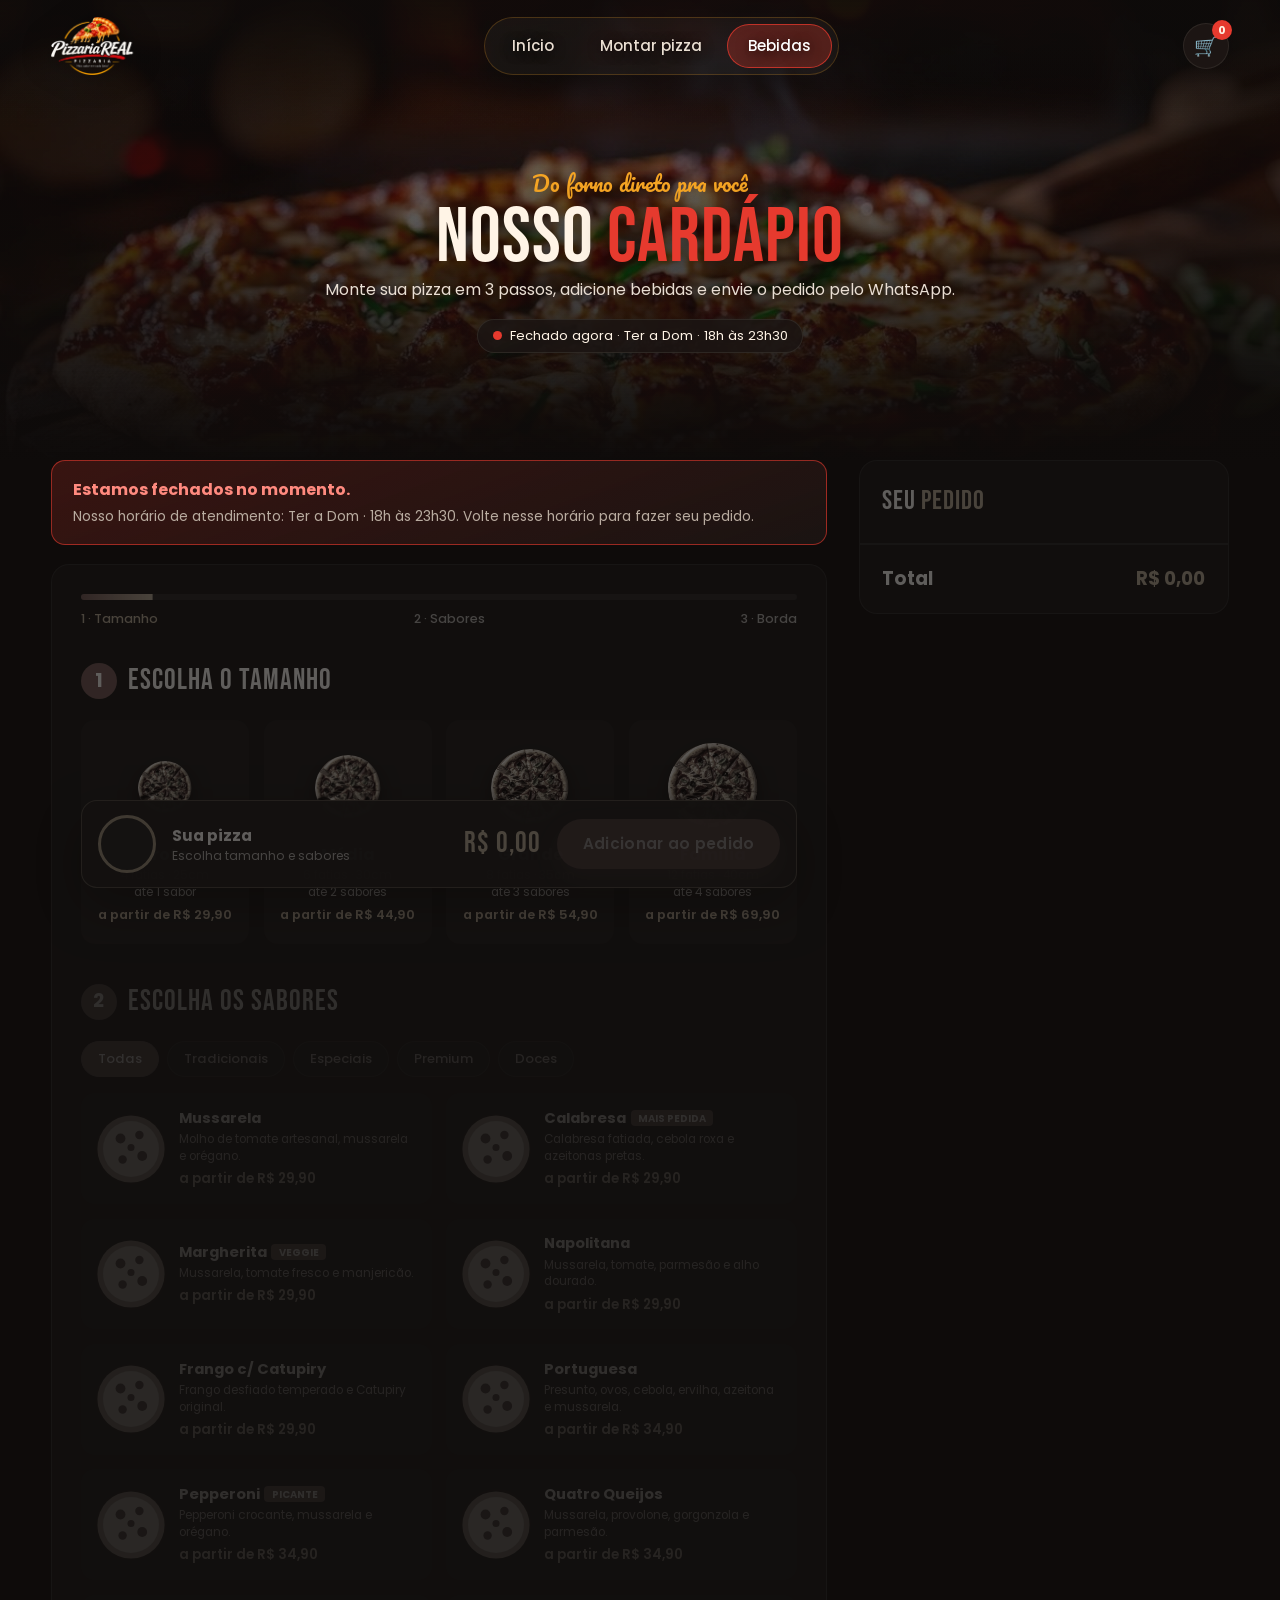
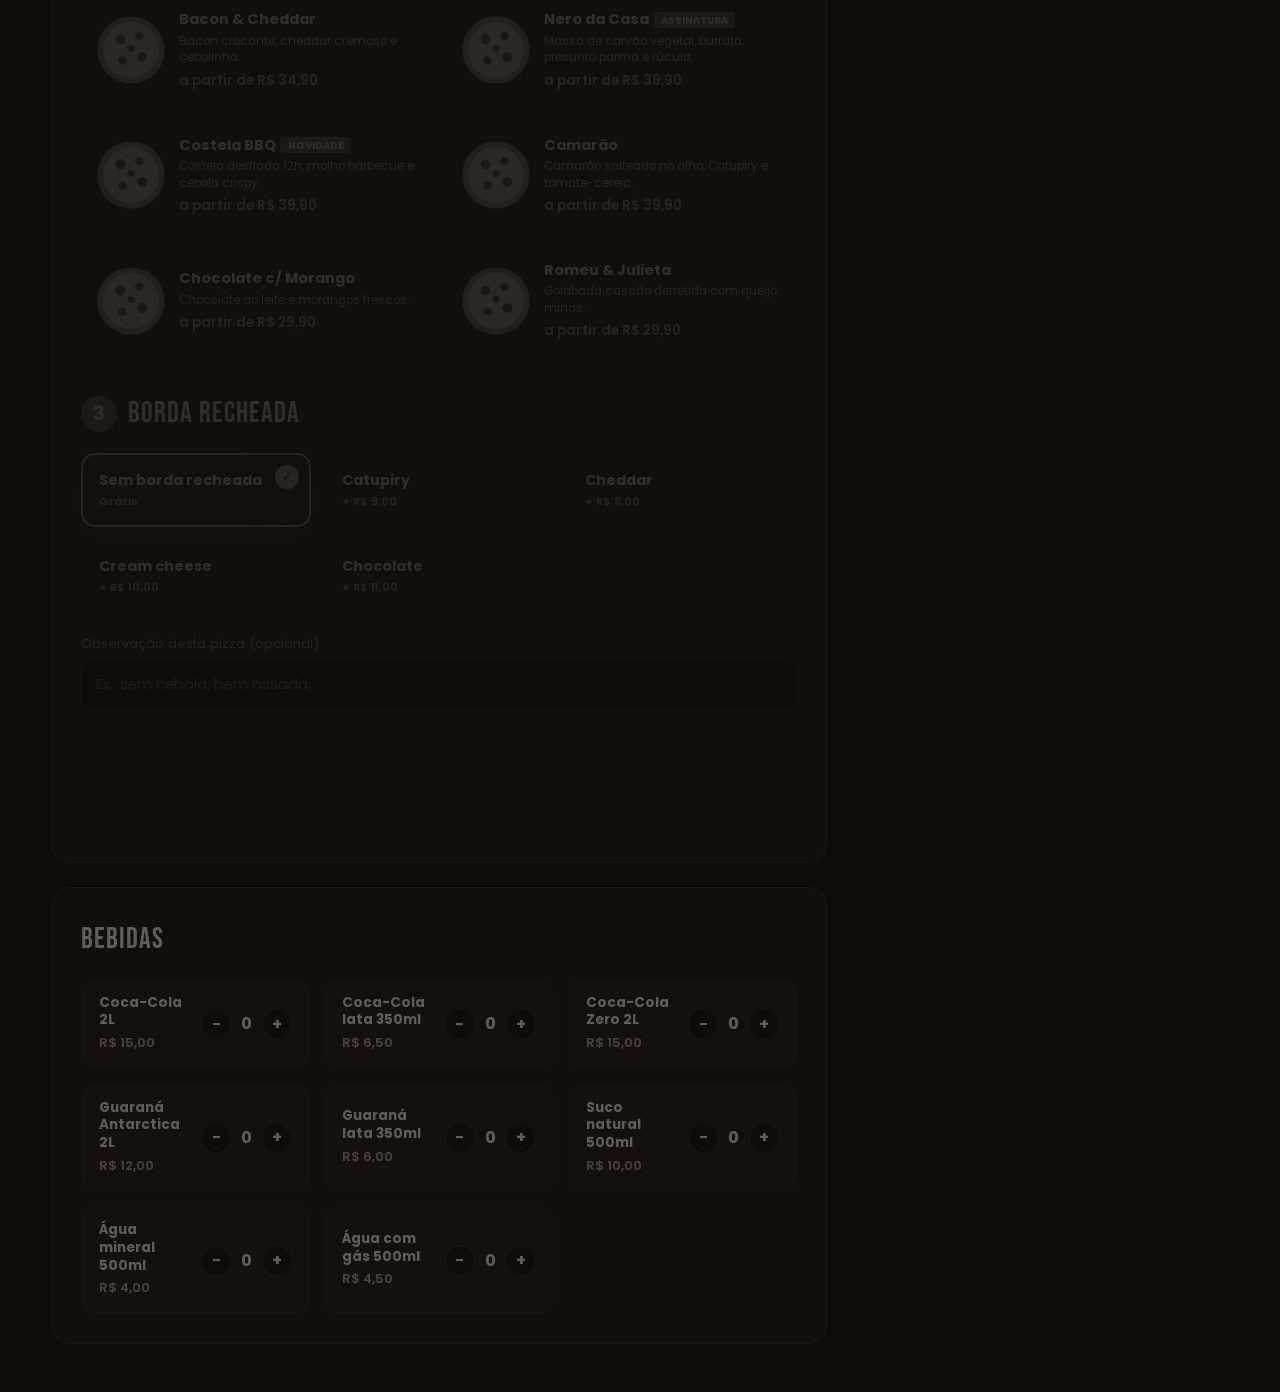
==== cardapio.html @ 156920bd "Add files via upload" ====
<!DOCTYPE html>
<html lang="pt-BR">
<head>
  <meta charset="UTF-8">
  <meta name="viewport" content="width=device-width, initial-scale=1.0">
  <title>Cardápio · Pizzaria Real</title>
  <meta name="description" content="Monte sua pizza: escolha tamanho, sabores, borda e bebida. Envie o pedido direto pelo WhatsApp.">
  <link rel="preconnect" href="https://fonts.googleapis.com">
  <link rel="preconnect" href="https://fonts.gstatic.com" crossorigin>
  <link href="https://fonts.googleapis.com/css2?family=Bebas+Neue&family=Pacifico&family=Poppins:wght@300;400;500;600;700&display=swap" rel="stylesheet">
  <link rel="stylesheet" href="css/style.css">
  <link rel="stylesheet" href="css/cardapio.css">
</head>
<body>

  <header class="header" id="header">
    <div class="container">
      <a href="index.html" class="logo">
        <img src="img/logo.png" alt="Pizzaria Real" class="logo-img" width="720" height="474">
      </a>
      <nav class="nav" id="nav">
        <a href="index.html">Início</a>
        <a href="#montar" class="active">Montar pizza</a>
        <a href="#bebidas">Bebidas</a>
      </nav>
      <div class="header-actions">
        <button class="cart-btn" id="cartOpen" aria-label="Abrir carrinho">
          🛒 <span class="cart-count" id="cartCount">0</span>
        </button>
        <button class="menu-toggle" id="menuToggle" aria-label="Abrir menu">☰</button>
      </div>
    </div>
  </header>

  <section class="menu-hero">
    <div class="container">
      <p class="script">Do forno direto pra você</p>
      <h1>NOSSO <span class="hl-red">CARDÁPIO</span></h1>
      <p class="muted">Monte sua pizza em 3 passos, adicione bebidas e envie o pedido pelo WhatsApp.</p>
      <div class="hours" id="statusLoja"></div>
    </div>
  </section>

  <main class="container menu-layout">
    <div class="menu-main">
      <div class="aviso-fechado" id="avisoFechado" role="status" hidden>
        <strong>Estamos fechados no momento.</strong>
        <span>Nosso horário de atendimento: <span class="js-horario"></span>. Volte nesse horário para fazer seu pedido.</span>
      </div>

      <!-- MONTADOR DE PIZZA -->
      <section class="builder" id="montar">
        <div class="steps-bar">
          <div class="progress"><span id="progressFill"></span></div>
          <div class="steps-labels">
            <span class="step-dot active" data-step="1">1 · Tamanho</span>
            <span class="step-dot" data-step="2">2 · Sabores</span>
            <span class="step-dot" data-step="3">3 · Borda</span>
          </div>
        </div>

        <!-- Passo 1 -->
        <div class="step" id="step1">
          <h2 class="step-title"><span>1</span> Escolha o tamanho</h2>
          <div class="sizes" id="sizes"></div>
        </div>

        <!-- Passo 2 -->
        <div class="step" id="step2">
          <h2 class="step-title"><span>2</span> Escolha os sabores <small id="flavorHint"></small></h2>
          <div class="tabs" id="tabs">
            <button class="tab active" data-cat="todas">Todas</button>
            <button class="tab" data-cat="tradicional" id="tradicional">Tradicionais</button>
            <button class="tab" data-cat="especial" id="especial">Especiais</button>
            <button class="tab" data-cat="premium" id="premium">Premium</button>
            <button class="tab" data-cat="doce" id="doce">Doces</button>
          </div>
          <div class="flavors" id="flavors"></div>
        </div>

        <!-- Passo 3 -->
        <div class="step" id="step3">
          <h2 class="step-title" id="bordas"><span>3</span> Borda recheada</h2>
          <div class="borders" id="borders"></div>
          <label class="obs-label" for="pizzaObs">Observação desta pizza (opcional)</label>
          <input class="input" id="pizzaObs" maxlength="120" placeholder="Ex.: sem cebola, bem assada...">
        </div>

        <!-- Resumo da pizza em montagem -->
        <div class="pizza-preview" id="pizzaPreview">
          <div class="mini-pizza" id="miniPizza"></div>
          <div class="pp-info">
            <strong id="ppTitle">Sua pizza</strong>
            <small id="ppDesc">Escolha tamanho e sabores</small>
          </div>
          <div class="pp-price" id="ppPrice">R$ 0,00</div>
          <button class="btn btn-red shine" id="addPizza" disabled>Adicionar ao pedido</button>
        </div>
      </section>

      <!-- BEBIDAS -->
      <section class="drinks-section" id="bebidas">
        <h2 class="step-title">Bebidas</h2>
        <div class="drinks" id="drinks"></div>
      </section>
    </div>

    <!-- CARRINHO -->
    <aside class="cart" id="cart" aria-label="Seu pedido">
      <div class="cart-head">
        <h3>SEU <span class="hl">PEDIDO</span></h3>
        <button class="cart-close" id="cartClose" aria-label="Fechar carrinho">✕</button>
      </div>
      <div class="cart-items" id="cartItems"></div>
      <div class="cart-foot">
        <div class="row"><span>Subtotal</span><span id="subtotal">R$ 0,00</span></div>
        <div class="row"><span>Taxa de entrega</span><span id="taxa">R$ 0,00</span></div>
        <div class="row total"><span>Total</span><span id="total">R$ 0,00</span></div>
        <button class="btn btn-gold btn-block shine" id="goCheckout" disabled>Finalizar pedido →</button>
        <button class="clear-cart" id="clearCart">Limpar carrinho</button>
      </div>
    </aside>
  </main>

  <!-- Barra fixa mobile -->
  <div class="mobile-bar" id="mobileBar">
    <div><small><span id="mbCount">0</span> itens</small><strong id="mbTotal">R$ 0,00</strong></div>
    <button class="btn btn-gold btn-sm" id="mbOpen">Ver pedido</button>
  </div>
  <div class="backdrop" id="backdrop"></div>

  <!-- CHECKOUT -->
  <div class="modal" id="checkout" role="dialog" aria-modal="true" aria-labelledby="ckTitle">
    <div class="modal-box">
      <button class="modal-close" id="ckClose" aria-label="Fechar">✕</button>
      <h2 id="ckTitle">FINALIZAR <span class="hl">PEDIDO</span></h2>

      <form id="ckForm" novalidate>
        <fieldset>
          <legend>Seus dados</legend>
          <div class="grid-2">
            <div class="field"><label for="nome">Nome *</label><input class="input" id="nome" name="nome" required autocomplete="name"></div>
            <div class="field"><label for="tel">Telefone / WhatsApp *</label><input class="input" id="tel" name="tel" required inputmode="tel" placeholder="(11) 99999-9999" autocomplete="tel"></div>
          </div>
        </fieldset>

        <fieldset>
          <legend>Entrega ou retirada</legend>
          <div class="seg" id="tipoEntrega">
            <label><input type="radio" name="tipo" value="entrega" checked><span>Entrega</span></label>
            <label><input type="radio" name="tipo" value="retirada"><span>Retirar no balcão</span></label>
          </div>

          <div id="enderecoBox">
            <div class="grid-3">
              <div class="field"><label for="cep">CEP</label><input class="input" id="cep" name="cep" inputmode="numeric" placeholder="00000-000" maxlength="9"><small class="hint" id="cepHint"></small></div>
              <div class="field span-2"><label for="rua">Rua *</label><input class="input" id="rua" name="rua" required autocomplete="address-line1"></div>
            </div>
            <div class="grid-3">
              <div class="field"><label for="numero">Número *</label><input class="input" id="numero" name="numero" required></div>
              <div class="field span-2"><label for="bairro">Bairro *</label><input class="input" id="bairro" name="bairro" required></div>
            </div>
            <div class="grid-2">
              <div class="field"><label for="comp">Complemento</label><input class="input" id="comp" name="comp" placeholder="Apto, bloco..."></div>
              <div class="field"><label for="ref">Ponto de referência</label><input class="input" id="ref" name="ref"></div>
            </div>
          </div>
        </fieldset>

        <fieldset>
          <legend>Forma de pagamento</legend>
          <div class="pay-options">
            <label><input type="radio" name="pagamento" value="Pix" checked><span>Pix</span></label>
            <label><input type="radio" name="pagamento" value="Cartão de crédito"><span>Crédito</span></label>
            <label><input type="radio" name="pagamento" value="Cartão de débito"><span>Débito</span></label>
            <label><input type="radio" name="pagamento" value="Dinheiro"><span>Dinheiro</span></label>
          </div>
          <div class="field" id="trocoBox" hidden>
            <label for="troco">Troco para quanto?</label>
            <input class="input" id="troco" name="troco" inputmode="decimal" placeholder="Ex.: 100 (deixe vazio se não precisar)">
          </div>
          <p class="hint" id="pixInfo"></p>
          <p class="hint" id="cartaoInfo" hidden>A maquininha vai até você na entrega.</p>
        </fieldset>

        <fieldset>
          <legend>Observações</legend>
          <textarea class="input" id="obs" name="obs" rows="2" maxlength="300" placeholder="Algo mais que devemos saber?"></textarea>
        </fieldset>

        <div class="ck-summary" id="ckSummary"></div>

        <button type="submit" class="btn btn-wa btn-block shine">
          <svg viewBox="0 0 24 24" width="20" height="20" fill="currentColor"><path d="M17.5 14.4c-.3-.1-1.7-.8-2-.9-.3-.1-.5-.1-.7.1-.2.3-.8.9-.9 1.1-.2.2-.3.2-.6.1-.3-.1-1.2-.5-2.3-1.4-.9-.8-1.4-1.7-1.6-2-.2-.3 0-.5.1-.6l.4-.5c.1-.2.2-.3.3-.5.1-.2 0-.4 0-.5l-.9-2.2c-.2-.6-.5-.5-.7-.5h-.6c-.2 0-.5.1-.8.4-.3.3-1 1-1 2.5s1.1 2.9 1.2 3.1c.1.2 2.1 3.2 5.1 4.5.7.3 1.3.5 1.7.6.7.2 1.4.2 1.9.1.6-.1 1.7-.7 2-1.4.2-.7.2-1.2.2-1.4-.1-.1-.3-.2-.6-.3zM12 21.8c-1.8 0-3.5-.5-5-1.4l-.4-.2-3.7 1 1-3.6-.2-.4A9.8 9.8 0 1112 21.8zM12 0a12 12 0 00-10.3 18L0 24l6.2-1.6A12 12 0 1012 0z"/></svg>
          Enviar pedido pelo WhatsApp
        </button>
      </form>
    </div>
  </div>

  <div class="toast" id="toast"></div>

  <script src="js/dados.js"></script>
  <script src="js/main.js"></script>
  <script src="js/cardapio.js"></script>
</body>
</html>
---- css/style.css ----
/* =========================================================
   FORNO NERO PIZZARIA — Estilos base (compartilhado)
   Paleta: carvão + vermelho tomate + dourado + creme + manjericão
   ========================================================= */
:root {
  --bg: #0e0b0a;
  --bg-2: #161110;
  --card: #1c1513;
  --card-2: #241b18;
  --line: rgba(255, 244, 230, .08);
  --red: #e63a2e;
  --red-dark: #b8261c;
  --gold: #f5a524;
  --gold-dark: #d98a0b;
  --cream: #fff4e6;
  --muted: #b9aca0;
  --basil: #3fa34d;
  --radius: 18px;
  --shadow: 0 20px 50px rgba(0, 0, 0, .45);
  --font-title: "Bebas Neue", Impact, sans-serif;
  --font-body: "Poppins", system-ui, sans-serif;
  --font-script: "Pacifico", cursive;
}

* { margin: 0; padding: 0; box-sizing: border-box; }
html { scroll-behavior: smooth; scroll-padding-top: 92px; }
body {
  font-family: var(--font-body);
  background: var(--bg);
  color: var(--cream);
  line-height: 1.6;
  overflow-x: hidden;
}
img { max-width: 100%; display: block; }
a { color: inherit; text-decoration: none; }
button { font-family: inherit; cursor: pointer; border: 0; }
.container { width: min(1200px, 92%); margin-inline: auto; }
.hl { color: var(--gold); }
.hl-red { color: var(--red); }

/* ---------- Botões ---------- */
.btn {
  position: relative;
  display: inline-flex; align-items: center; gap: .55rem;
  padding: .85rem 1.6rem;
  border-radius: 999px;
  font-weight: 600; font-size: .95rem; letter-spacing: .3px;
  overflow: hidden;
  transition: transform .25s ease, box-shadow .25s ease, background .25s;
}
.btn:hover { transform: translateY(-3px); }
.btn-red { background: var(--red); color: #fff; box-shadow: 0 10px 25px rgba(230, 58, 46, .35); }
.btn-red:hover { background: var(--red-dark); box-shadow: 0 14px 30px rgba(230, 58, 46, .5); }
.btn-gold { background: var(--gold); color: #1a1008; box-shadow: 0 10px 25px rgba(245, 165, 36, .3); }
.btn-gold:hover { background: var(--gold-dark); }
.btn-ghost { border: 1.5px solid rgba(255, 244, 230, .35); color: var(--cream); background: transparent; }
.btn-ghost:hover { border-color: var(--gold); color: var(--gold); }
.btn-sm { padding: .55rem 1.1rem; font-size: .82rem; }
.btn-block { width: 100%; justify-content: center; }

/* Animação 10 — Brilho que atravessa (shine sweep) */
/* anima só transform (GPU), sem recalcular layout a cada quadro */
.shine::after {
  content: ""; position: absolute; top: 0; left: 0;
  width: 50%; height: 100%; pointer-events: none;
  background: linear-gradient(120deg, transparent, rgba(255, 255, 255, .45), transparent);
  transform: translateX(-150%) skewX(-20deg);
  animation: shine 4s ease-in-out infinite;
}
@keyframes shine { 0%, 70% { transform: translateX(-150%) skewX(-20deg); } 100% { transform: translateX(260%) skewX(-20deg); } }

/* Animação 25 — Onda no clique (ripple) */
.ripple-wave {
  position: absolute; border-radius: 50%;
  background: rgba(255, 255, 255, .45);
  transform: scale(0); pointer-events: none;
  animation: ripple .6s ease-out forwards;
}
@keyframes ripple { to { transform: scale(4); opacity: 0; } }

/* Transparente sobre a foto; ganha fundo escuro só depois de rolar a página */
.header {
  position: fixed; top: 0; left: 0; right: 0; z-index: 50;
  background: transparent;
  border-bottom: 1px solid transparent;
  transition: background .3s, border-color .3s;
}
.header.scrolled { background: rgba(14, 11, 10, .96); border-bottom-color: rgba(245, 165, 36, .2); }
.logo, .nav a, .header-actions .btn { text-shadow: 0 2px 12px rgba(0, 0, 0, .65); }
.header-actions .btn { text-shadow: none; }
/* quando o menu do celular está aberto, a barra também fica escura */
.header:has(.nav.open) { background: rgba(14, 11, 10, .96); }
/* Barra do topo no padrão aldemgestao: 92px, logo | menu | ação */
.header .container { display: flex; align-items: center; justify-content: space-between; height: 92px; padding: 0; gap: 32px; }
.logo { display: flex; align-items: center; gap: .6rem; transition: transform .2s, filter .2s; }
.logo:hover, .logo:focus-visible { transform: translateY(-1px); filter: drop-shadow(0 0 10px rgba(245, 165, 36, .55)); }
.logo-img { height: 58px; width: auto; display: block; filter: drop-shadow(0 4px 14px rgba(0, 0, 0, .55)); }
.footer .logo-img { height: 90px; }
@media (max-width: 900px) { .logo-img { height: 48px; } }
.logo-icon {
  width: 44px; height: 44px; border-radius: 50%;
  display: grid; place-items: center; font-size: 1.5rem;
  background: radial-gradient(circle at 30% 30%, var(--gold), var(--red));
  box-shadow: 0 0 0 3px rgba(245, 165, 36, .2);
}
.logo-text { line-height: 1; }
.logo-text strong { font-family: var(--font-title); font-size: 1.7rem; letter-spacing: 1.5px; display: block; }
.logo-text span { font-size: .62rem; letter-spacing: 3px; color: var(--gold); text-transform: uppercase; }

/* Menu em "pílula": só os links ficam dentro da barra arredondada */
.nav {
  display: flex; align-items: center; gap: 4px; padding: 6px;
  border-radius: 999px; border: 1px solid rgba(245, 165, 36, .22);
  background: rgba(255, 244, 230, .04);
}
.nav a {
  padding: 9px 20px; font-size: 15px; font-weight: 500; border-radius: 999px;
  border: 1px solid transparent; color: #eadfd2;
  transition: color .2s, background .2s, border-color .2s;
}
.nav a:hover { color: #fff; background: rgba(255, 244, 230, .07); }
.nav a.active { color: #fff; background: rgba(230, 58, 46, .28); border-color: rgba(230, 58, 46, .75); }
@media (max-width: 1080px) { .nav a { padding: 9px 14px; } }

.header-actions { display: flex; align-items: center; gap: .8rem; }
.header-actions .btn { height: 48px; padding: 0 24px; }
.menu-toggle {
  display: none; width: 46px; height: 46px; align-items: center; justify-content: center;
  background: rgba(245, 165, 36, .1); color: var(--cream); font-size: 1.4rem;
  border: 1px solid var(--gold); border-radius: 12px;
}

/* ---------- Animações de entrada (reveal ao rolar) ---------- */
/* Animação 02 — Subir e aparecer */
.reveal { opacity: 0; transform: translateY(28px); transition: opacity .7s ease, transform .7s ease; }
.reveal.show { opacity: 1; transform: none; }
/* Animação 06 — Deslizar da lateral */
.reveal-left { opacity: 0; transform: translateX(-40px); transition: all .8s ease; }
.reveal-right { opacity: 0; transform: translateX(40px); transition: all .8s ease; }
.reveal-left.show, .reveal-right.show { opacity: 1; transform: none; }
/* Animação 05 — Cascata (stagger via --i) */
.stagger > * { transition-delay: calc(var(--i, 0) * 90ms) !important; }
/* Animação 04 — Entrar crescendo (spring) */
@keyframes popIn { 0% { transform: scale(0); opacity: 0; } 70% { transform: scale(1.12); opacity: 1; } 100% { transform: scale(1); } }
/* Animação 13 — Flutuar */
@keyframes float { 0%, 100% { transform: translateY(0); } 50% { transform: translateY(-14px); } }
/* Animação 08 — Girar */
@keyframes spin { to { transform: rotate(360deg); } }
/* Animação 07 — Pulsar */
@keyframes pulse { 0% { box-shadow: 0 0 0 0 rgba(230, 58, 46, .6); } 100% { box-shadow: 0 0 0 22px rgba(230, 58, 46, 0); } }
/* Animação 01 — Aparecer */
@keyframes fadeIn { from { opacity: 0; } to { opacity: 1; } }
@keyframes fadeUp { from { opacity: 0; transform: translateY(30px); } to { opacity: 1; transform: none; } }

/* ---------- Footer ---------- */
.footer { background: #080606; border-top: 1px solid var(--line); padding: 4rem 0 1.5rem; margin-top: 4rem; }
.footer-grid { display: grid; grid-template-columns: 1.4fr 1fr 1fr 1.3fr; gap: 2.5rem; }
.footer h4 { color: var(--gold); font-size: .85rem; letter-spacing: 1.5px; text-transform: uppercase; margin-bottom: 1rem; }
.footer p, .footer li { color: var(--muted); font-size: .9rem; }
.footer ul { list-style: none; display: grid; gap: .45rem; }
.footer ul a:hover { color: var(--gold); }
.socials { display: flex; gap: .6rem; margin-top: 1.2rem; }
.socials a {
  width: 38px; height: 38px; border-radius: 50%; display: grid; place-items: center;
  border: 1px solid var(--line); transition: all .3s;
}
.socials a:hover { background: var(--red); border-color: var(--red); transform: translateY(-4px) rotate(8deg); }
.socials svg { width: 17px; height: 17px; fill: currentColor; }
.footer-bottom {
  margin-top: 3rem; padding-top: 1.5rem; border-top: 1px solid var(--line);
  display: flex; justify-content: space-between; flex-wrap: wrap; gap: 1rem; color: var(--muted); font-size: .82rem;
}
.pay-badges { display: flex; gap: .4rem; flex-wrap: wrap; }
.pay-badges span { background: var(--cream); color: #222; font-weight: 700; font-size: .7rem; padding: .2rem .55rem; border-radius: 5px; }

/* Botão flutuante WhatsApp */
.wa-float {
  position: fixed; right: 22px; bottom: 22px; z-index: 60;
  width: 58px; height: 58px; border-radius: 50%;
  background: #25d366; display: grid; place-items: center;
  box-shadow: 0 10px 25px rgba(37, 211, 102, .4);
}
/* pulso via transform/opacity (leve) em vez de box-shadow animado */
.wa-float::before {
  content: ""; position: absolute; inset: 0; border-radius: 50%; background: #25d366; z-index: -1;
  animation: ringPulse 2s ease-out infinite;
}
.wa-float svg { width: 30px; height: 30px; fill: #fff; }
@keyframes ringPulse { from { transform: scale(1); opacity: .6; } to { transform: scale(1.6); opacity: 0; } }

/* Pausa animações de seções fora da tela (classe aplicada via JS) */
.offscreen, .offscreen *, .offscreen *::before, .offscreen *::after,
.offscreen::before, .offscreen::after { animation-play-state: paused !important; }

/* Toast */
.toast {
  position: fixed; left: 50%; bottom: 30px; z-index: 200;
  transform: translate(-50%, 200%);
  opacity: 0; visibility: hidden; pointer-events: none;
  background: var(--card-2); border: 1px solid var(--gold); color: var(--cream);
  padding: .9rem 1.4rem; border-radius: 12px; box-shadow: var(--shadow);
  font-size: .92rem; transition: transform .45s cubic-bezier(.2, 1.4, .4, 1);
}
.toast.show { transform: translate(-50%, 0); opacity: 1; visibility: visible; }

/* ---------- Responsivo base ---------- */
@media (max-width: 900px) {
  .header .container { height: 76px; gap: 16px; }
  /* menu abre como painel logo abaixo da barra */
  .nav {
    display: none; position: absolute; top: 100%; left: 0; right: 0;
    flex-direction: column; align-items: stretch; gap: 0; padding: 8px 28px 20px; border-radius: 0;
    background: var(--bg-2); border: 0; border-top: 1px solid var(--line); border-bottom: 1px solid rgba(245, 165, 36, .2);
  }
  .nav.open { display: flex; }
  .nav a { padding: 14px 0; font-size: 16px; border-radius: 0; border: 0; border-bottom: 1px solid var(--line); }
  .nav a:hover { background: none; }
  .nav a.active { background: none; border-color: var(--line); color: var(--gold); }
  .menu-toggle { display: inline-flex; }
  .footer-grid { grid-template-columns: 1fr 1fr; }
}
@media (max-width: 560px) {
  .header-actions .btn { display: none; }
  .footer-grid { grid-template-columns: 1fr; }
}

/* Respeita a preferência de movimento reduzido do dispositivo */
@media (prefers-reduced-motion: reduce) {
  *, *::before, *::after { animation-duration: .01ms !important; animation-iteration-count: 1 !important; transition-duration: .01ms !important; }
  .reveal, .reveal-left, .reveal-right { opacity: 1; transform: none; }
}
---- css/cardapio.css ----
/* =========================================================
   CARDÁPIO / MONTADOR DE PEDIDO
   ========================================================= */
.muted { color: var(--muted); }
[id] { scroll-margin-top: 100px; }

.menu-hero {
  position: relative; overflow: hidden; isolation: isolate;
  text-align: center; padding: calc(92px + 3rem) 0 5rem;
  min-height: 460px; display: grid; align-items: center;
}
/* Foto de fundo (p3.jpg) com zoom lento */
.menu-hero::before {
  content: ""; position: absolute; inset: 0; z-index: -2;
  background: url("../img/p3.jpg") center 65% / cover no-repeat;
  will-change: transform;

}
/* Camada escura para leitura do texto + fusão com o fundo da página */
.menu-hero::after {
  content: ""; position: absolute; inset: 0; z-index: -1;
  background:
    linear-gradient(180deg, rgba(14, 11, 10, .75) 0%, rgba(14, 11, 10, 0) 28%),
    radial-gradient(ellipse at center, rgba(14, 11, 10, .55) 0%, rgba(14, 11, 10, .8) 70%),
    linear-gradient(180deg, rgba(14, 11, 10, .3) 0%, transparent 40%, var(--bg) 100%);
}
@keyframes kenBurns { from { transform: scale(1); } to { transform: scale(1.04); } }
.menu-hero h1, .menu-hero .script { text-shadow: 0 4px 25px rgba(0, 0, 0, .7); }
.menu-hero p.muted { color: #e9ded3; text-shadow: 0 2px 12px rgba(0, 0, 0, .8); }
.hours { background: rgba(28, 21, 19, .88) !important; }
@media (max-width: 700px) { .menu-hero { min-height: 340px; padding: calc(76px + 2rem) 0 3.5rem; } }
.menu-hero .script { font-family: var(--font-script); color: var(--gold); font-size: 1.3rem; animation: fadeUp .7s both; }
.menu-hero h1 { font-family: var(--font-title); font-weight: 400; font-size: clamp(3rem, 7vw, 4.8rem); line-height: 1; letter-spacing: 1px; animation: fadeUp .7s .1s both; }
.menu-hero p.muted { animation: fadeUp .7s .2s both; }
.hours { display: inline-flex; align-items: center; gap: .5rem; margin-top: 1rem; font-size: .82rem; padding: .35rem .9rem; border-radius: 999px; background: var(--card); border: 1px solid var(--line); animation: fadeUp .7s .3s both; }
.hours .dot { width: 9px; height: 9px; border-radius: 50%; background: var(--basil); box-shadow: 0 0 0 0 rgba(63, 163, 77, .6); animation: pulseDot 1.6s infinite; }
.hours .dot.closed { background: var(--red); animation: none; }
@keyframes pulseDot { to { box-shadow: 0 0 0 9px rgba(63, 163, 77, 0); } }

.menu-layout { display: grid; grid-template-columns: 1fr 370px; gap: 2rem; align-items: start; padding-bottom: 3rem; }

/* ---------- Carrinho no header ---------- */
.cart-btn {
  position: relative; background: var(--card); border: 1px solid var(--line); color: var(--cream);
  width: 46px; height: 46px; border-radius: 50%; font-size: 1.2rem;
}
.cart-count {
  position: absolute; top: -4px; right: -4px; min-width: 20px; height: 20px; padding: 0 5px;
  border-radius: 999px; background: var(--red); font-size: .7rem; font-weight: 700; display: grid; place-items: center;
}
.cart-count.bump { animation: popIn .45s cubic-bezier(.2, 1.4, .4, 1); }

/* ---------- Montador ---------- */
.builder, .drinks-section { background: var(--card); border: 1px solid var(--line); border-radius: var(--radius); padding: 1.8rem; }
.drinks-section { margin-top: 1.5rem; }

/* Animação 11 — Barra de progresso */
.steps-bar { margin-bottom: 1.8rem; }
.progress { height: 6px; border-radius: 99px; background: rgba(255, 255, 255, .07); overflow: hidden; }
.progress span { display: block; height: 100%; width: 100%; background: linear-gradient(90deg, var(--red), var(--gold)); transform: scaleX(0); transform-origin: left; transition: transform .5s ease; }
.steps-labels { display: flex; justify-content: space-between; margin-top: .6rem; font-size: .78rem; color: var(--muted); font-weight: 500; }
.step-dot.active { color: var(--gold); }
.step-dot.done { color: var(--cream); }

.step { margin-bottom: 2.2rem; }
.step.locked { opacity: .4; pointer-events: none; filter: grayscale(.5); }
.step-title { display: flex; align-items: center; gap: .7rem; flex-wrap: wrap; font-family: var(--font-title); font-weight: 400; font-size: 1.8rem; letter-spacing: 1px; margin-bottom: 1rem; }
.step-title > span { width: 36px; height: 36px; border-radius: 50%; display: grid; place-items: center; background: var(--red); font-size: 1.2rem; font-family: var(--font-body); font-weight: 700; }
.step-title small { font-family: var(--font-body); font-size: .8rem; color: var(--muted); letter-spacing: 0; }

/* Cards de seleção genéricos */
.opt {
  position: relative; background: var(--card-2); border: 2px solid transparent; border-radius: 14px;
  color: var(--cream); text-align: left; transition: all .3s ease;
}
.opt:hover { border-color: rgba(245, 165, 36, .4); transform: translateY(-3px); }
.opt.selected { border-color: var(--gold); background: linear-gradient(160deg, rgba(245, 165, 36, .14), var(--card-2)); box-shadow: 0 10px 25px rgba(245, 165, 36, .15); }
.opt .check {
  position: absolute; top: 10px; right: 10px; width: 24px; height: 24px; border-radius: 50%;
  background: var(--gold); color: #1a1008; font-size: .8rem; font-weight: 800; display: grid; place-items: center;
  transform: scale(0); transition: transform .35s cubic-bezier(.2, 1.5, .4, 1);
}
.opt.selected .check { transform: scale(1); }

/* Tamanhos */
.sizes { display: grid; grid-template-columns: repeat(4, 1fr); gap: .9rem; }
.size { padding: 1.1rem .8rem; text-align: center; }
.size .s-wrap { height: 96px; display: grid; place-items: center; margin-bottom: .4rem; }
.size .s-circle { display: block; object-fit: cover; border-radius: 50%; box-shadow: 0 8px 18px rgba(0, 0, 0, .55); transition: transform .4s; }
.size:hover .s-circle, .size.selected .s-circle { transform: rotate(40deg) scale(1.05); }
.size strong { display: block; font-size: 1rem; }
.size small { color: var(--muted); font-size: .74rem; display: block; }
.size .s-from { color: var(--gold); font-weight: 600; font-size: .8rem; margin-top: .3rem; }

/* Abas */
.tabs { display: flex; gap: .5rem; flex-wrap: wrap; margin-bottom: 1rem; }
.tab { padding: .45rem 1rem; border-radius: 999px; background: var(--card-2); color: var(--muted); font-size: .82rem; font-weight: 500; border: 1px solid var(--line); transition: all .25s; }
.tab:hover { color: var(--cream); }
.tab.active { background: var(--red); color: #fff; border-color: var(--red); }

/* Sabores */
.flavors { display: grid; grid-template-columns: repeat(auto-fill, minmax(230px, 1fr)); gap: .9rem; }
.flavor { display: flex; gap: .8rem; padding: .8rem; align-items: center; animation: fadeUp .45s both; animation-delay: calc(var(--i, 0) * 50ms); }
.flavor img { width: 70px; height: 70px; border-radius: 50%; object-fit: cover; flex-shrink: 0; background: #2a1f1a; transition: transform .6s; }
.flavor:hover img { transform: rotate(30deg); }
.flavor h4 { font-size: .92rem; padding-right: 22px; }
.flavor p { font-size: .74rem; color: var(--muted); line-height: 1.4; margin: .15rem 0 .3rem; }
.flavor .f-price { color: var(--gold); font-weight: 600; font-size: .82rem; }
.flavor .f-tag { font-size: .62rem; font-weight: 700; text-transform: uppercase; background: var(--red); padding: .1rem .45rem; border-radius: 4px; margin-left: .3rem; vertical-align: middle; }
.flavor.disabled { opacity: .45; }
.flavor .fraction { position: absolute; bottom: 8px; right: 10px; font-size: .7rem; font-weight: 700; color: var(--gold); }

/* Bordas */
.borders { display: grid; grid-template-columns: repeat(auto-fill, minmax(170px, 1fr)); gap: .8rem; margin-bottom: 1.2rem; }
.border-opt { padding: .9rem 1rem; }
.border-opt strong { display: block; font-size: .9rem; }
.border-opt small { color: var(--gold); font-weight: 600; }
.obs-label { font-size: .82rem; color: var(--muted); display: block; margin-bottom: .4rem; }

/* Inputs */
.input {
  width: 100%; background: #120d0b; border: 1.5px solid var(--line); color: var(--cream);
  border-radius: 10px; padding: .75rem .9rem; font: inherit; font-size: .9rem; transition: border-color .25s, box-shadow .25s;
}
.input:focus { outline: none; border-color: var(--gold); box-shadow: 0 0 0 4px rgba(245, 165, 36, .12); }
.input.invalid { border-color: var(--red); animation: shake .35s; }
@keyframes shake { 25% { transform: translateX(-5px); } 75% { transform: translateX(5px); } }
textarea.input { resize: vertical; }

/* Preview da pizza montada */
.pizza-preview {
  position: sticky; bottom: 12px; z-index: 5;
  display: grid; grid-template-columns: auto 1fr auto auto; align-items: center; gap: 1rem;
  background: rgba(36, 27, 24, .98);
  border: 1px solid rgba(245, 165, 36, .3); border-radius: 16px; padding: .9rem 1rem; box-shadow: var(--shadow);
}
.mini-pizza {
  width: 58px; height: 58px; border-radius: 50%; position: relative; overflow: hidden;
  background: #2a1f1a; border: 3px solid #d98a0b; transition: transform .6s;
}
.mini-pizza.spin { animation: spin 1s cubic-bezier(.2, .8, .2, 1); }
.mini-pizza .slice { position: absolute; inset: 0; background-size: cover; background-position: center; }
.pp-info strong { display: block; font-size: .95rem; }
.pp-info small { color: var(--muted); font-size: .76rem; display: block; line-height: 1.35; }
.pp-price { font-family: var(--font-title); font-size: 1.8rem; color: var(--gold); letter-spacing: 1px; }
.btn:disabled { opacity: .45; cursor: not-allowed; transform: none !important; }

/* Bebidas */
.drinks { display: grid; grid-template-columns: repeat(auto-fill, minmax(220px, 1fr)); gap: .9rem; }
.drink { display: flex; align-items: center; gap: .8rem; padding: .8rem 1rem; background: var(--card-2); border-radius: 14px; border: 2px solid transparent; transition: border-color .3s; }
.drink.has { border-color: var(--gold); }
.drink .d-info { flex: 1; }
.drink strong { display: block; font-size: .85rem; line-height: 1.3; }
.drink small { color: var(--gold); font-weight: 600; font-size: .8rem; }
.qty { display: flex; align-items: center; gap: .4rem; }
.qty button { width: 30px; height: 30px; border-radius: 50%; background: #120d0b; color: var(--cream); font-size: 1rem; font-weight: 700; border: 1px solid var(--line); transition: all .2s; }
.qty button:hover { background: var(--red); border-color: var(--red); }
.qty span { min-width: 18px; text-align: center; font-weight: 700; }

/* ---------- Carrinho ---------- */
.cart {
  position: sticky; top: 95px;
  background: var(--card); border: 1px solid var(--line); border-radius: var(--radius);
  display: flex; flex-direction: column; max-height: calc(100vh - 115px);
}
.cart-head { display: flex; justify-content: space-between; align-items: center; padding: 1.2rem 1.4rem; border-bottom: 1px solid var(--line); }
.cart-head h3 { font-family: var(--font-title); font-weight: 400; font-size: 1.7rem; letter-spacing: 1px; }
.cart-close { display: none; background: none; color: var(--cream); font-size: 1.3rem; }
.cart-items { flex: 1; overflow-y: auto; padding: 1rem 1.4rem; display: grid; gap: .8rem; align-content: start; min-height: 120px; }
.cart-empty { text-align: center; color: var(--muted); font-size: .88rem; padding: 1.5rem 0; }
.cart-empty span { font-size: 3rem; display: block; animation: float 3s ease-in-out infinite; }
.cart-item { display: grid; grid-template-columns: 1fr auto; gap: .3rem .8rem; padding-bottom: .8rem; border-bottom: 1px dashed var(--line); animation: slideIn .4s ease both; }
@keyframes slideIn { from { opacity: 0; transform: translateX(30px); } to { opacity: 1; transform: none; } }
.cart-item strong { font-size: .88rem; }
.cart-item .ci-desc { grid-column: 1 / -1; color: var(--muted); font-size: .76rem; line-height: 1.4; }
.cart-item .ci-price { color: var(--gold); font-weight: 600; font-size: .88rem; }
.cart-item .ci-actions { grid-column: 1 / -1; display: flex; justify-content: space-between; align-items: center; }
.cart-item .qty button { width: 26px; height: 26px; font-size: .9rem; }
.ci-remove { background: none; color: var(--muted); font-size: .76rem; text-decoration: underline; }
.ci-remove:hover { color: var(--red); }
.cart-foot { padding: 1.2rem 1.4rem; border-top: 1px solid var(--line); display: grid; gap: .45rem; }
.cart-foot .row { display: flex; justify-content: space-between; font-size: .88rem; color: var(--muted); }
.cart-foot .total { color: var(--cream); font-weight: 700; font-size: 1.15rem; margin: .3rem 0 .6rem; }
.cart-foot .total span:last-child { color: var(--gold); }
.min-warn { font-size: .75rem; color: var(--gold); text-align: center; }
.clear-cart { background: none; color: var(--muted); font-size: .78rem; margin-top: .2rem; }
.clear-cart:hover { color: var(--red); }

.mobile-bar, .backdrop { display: none; }

/* ---------- Modal checkout ---------- */
.modal { position: fixed; inset: 0; z-index: 100; display: grid; place-items: center; padding: 1rem; background: rgba(0, 0, 0, .8); opacity: 0; visibility: hidden; transition: all .3s; }
.modal.open { opacity: 1; visibility: visible; }
.modal-box {
  position: relative; width: min(680px, 100%); max-height: 92vh; overflow-y: auto;
  background: var(--bg-2); border: 1px solid var(--line); border-radius: 22px; padding: 2rem;
  transform: translateY(40px) scale(.96); transition: transform .45s cubic-bezier(.2, 1.3, .4, 1);
}
.modal.open .modal-box { transform: none; }
.modal-close { position: absolute; top: 1rem; right: 1rem; width: 36px; height: 36px; border-radius: 50%; background: var(--card-2); color: var(--cream); font-size: 1rem; }
.modal-box h2 { font-family: var(--font-title); font-weight: 400; font-size: 2.2rem; letter-spacing: 1px; margin-bottom: 1rem; }
fieldset { border: 0; margin-bottom: 1.3rem; }
legend { font-weight: 600; font-size: .95rem; margin-bottom: .7rem; }
.field { display: grid; gap: .3rem; margin-bottom: .7rem; }
.field label { font-size: .8rem; color: var(--muted); }
.grid-2 { display: grid; grid-template-columns: 1fr 1fr; gap: .8rem; }
.grid-3 { display: grid; grid-template-columns: 1fr 1fr 1fr; gap: .8rem; }
.span-2 { grid-column: span 2; }
.hint { font-size: .76rem; color: var(--gold); }

.seg, .pay-options { display: grid; gap: .6rem; margin-bottom: .9rem; }
.seg { grid-template-columns: 1fr 1fr; }
.pay-options { grid-template-columns: repeat(4, 1fr); }
.seg input, .pay-options input { position: absolute; opacity: 0; pointer-events: none; }
.seg span, .pay-options span {
  display: block; text-align: center; padding: .75rem .5rem; border-radius: 10px; cursor: pointer;
  background: var(--card-2); border: 2px solid transparent; font-size: .85rem; font-weight: 500; transition: all .25s;
}
.seg label, .pay-options label { position: relative; }
.seg input:checked + span, .pay-options input:checked + span { border-color: var(--gold); color: var(--gold); background: rgba(245, 165, 36, .1); }
.seg input:focus-visible + span, .pay-options input:focus-visible + span { outline: 2px solid var(--gold); outline-offset: 2px; }

.ck-summary { background: var(--card); border: 1px dashed rgba(245, 165, 36, .35); border-radius: 12px; padding: 1rem 1.2rem; margin-bottom: 1.2rem; font-size: .85rem; }
.ck-summary .row { display: flex; justify-content: space-between; color: var(--muted); }
.ck-summary .total { color: var(--cream); font-weight: 700; font-size: 1.05rem; margin-top: .4rem; }
.ck-summary .total span:last-child { color: var(--gold); }
.btn-wa { background: #25d366; color: #fff; font-size: 1rem; padding: 1rem; box-shadow: 0 10px 25px rgba(37, 211, 102, .3); }
.btn-wa:hover { background: #1ebe5a; }

/* ---------- Responsivo ---------- */
@media (max-width: 1000px) {
  .menu-layout { grid-template-columns: 1fr; }
  .cart {
    position: fixed; top: 0; right: 0; bottom: 0; z-index: 90; width: min(400px, 100%);
    max-height: none; border-radius: 0; transform: translateX(100%); transition: transform .4s ease;
  }
  .cart.open { transform: none; }
  .cart-close { display: block; }
  .backdrop { display: block; position: fixed; inset: 0; z-index: 80; background: rgba(0, 0, 0, .6); opacity: 0; visibility: hidden; transition: all .3s; }
  .backdrop.show { opacity: 1; visibility: visible; }
  .mobile-bar {
    position: fixed; left: 0; right: 0; bottom: 0; z-index: 70;
    display: flex; justify-content: space-between; align-items: center; padding: .8rem 1.2rem;
    background: rgba(22, 17, 16, .97); border-top: 1px solid var(--line);
    transform: translateY(100%); transition: transform .4s cubic-bezier(.2, 1.2, .4, 1);
  }
  .mobile-bar.show { transform: none; }
  .mobile-bar small { color: var(--muted); font-size: .75rem; display: block; }
  .mobile-bar strong { color: var(--gold); font-size: 1.15rem; }
  body { padding-bottom: 80px; }
  .pizza-preview { bottom: 80px; }
}
@media (max-width: 700px) {
  .sizes { grid-template-columns: repeat(2, 1fr); }
  .builder, .drinks-section { padding: 1.2rem; }
  .pizza-preview { grid-template-columns: auto 1fr auto; }
  .pizza-preview .btn { grid-column: 1 / -1; justify-content: center; }
  .pay-options { grid-template-columns: 1fr 1fr; }
  .grid-2, .grid-3 { grid-template-columns: 1fr; }
  .span-2 { grid-column: auto; }
  .modal { padding: 0; align-items: end; }
  .modal-box { border-radius: 22px 22px 0 0; padding: 1.5rem 1.2rem; max-height: 94vh; }
}

/* Carrinho vazio: só o título; itens e totais aparecem quando houver seleção */
.cart.vazio .cart-items { display: none; }
.cart.vazio .cart-foot .row:not(.total), .cart.vazio .cart-foot .btn,
.cart.vazio .cart-foot .clear-cart, .cart.vazio .cart-foot .min-warn { display: none; }
.cart.vazio .cart-foot .total { margin: 0; }

/* ---------- Fora do horário: cardápio apagado e bloqueado ---------- */
.builder, .drinks-section, .cart { transition: opacity .4s, filter .4s; }
.menu-layout.fechado .builder,
.menu-layout.fechado .drinks-section,
.menu-layout.fechado .cart {
  opacity: .35; filter: grayscale(.85); pointer-events: none; user-select: none;
}
.aviso-fechado {
  display: flex; flex-direction: column; gap: .2rem; margin-bottom: 1.2rem; padding: 1rem 1.3rem;
  border-radius: 14px; border: 1px solid rgba(230, 58, 46, .6);
  background: linear-gradient(160deg, rgba(230, 58, 46, .2), rgba(28, 21, 19, .9));
}
.aviso-fechado[hidden] { display: none; }
.aviso-fechado strong { font-size: 1rem; color: #ff8a7f; }
.aviso-fechado span { font-size: .86rem; color: var(--muted); }
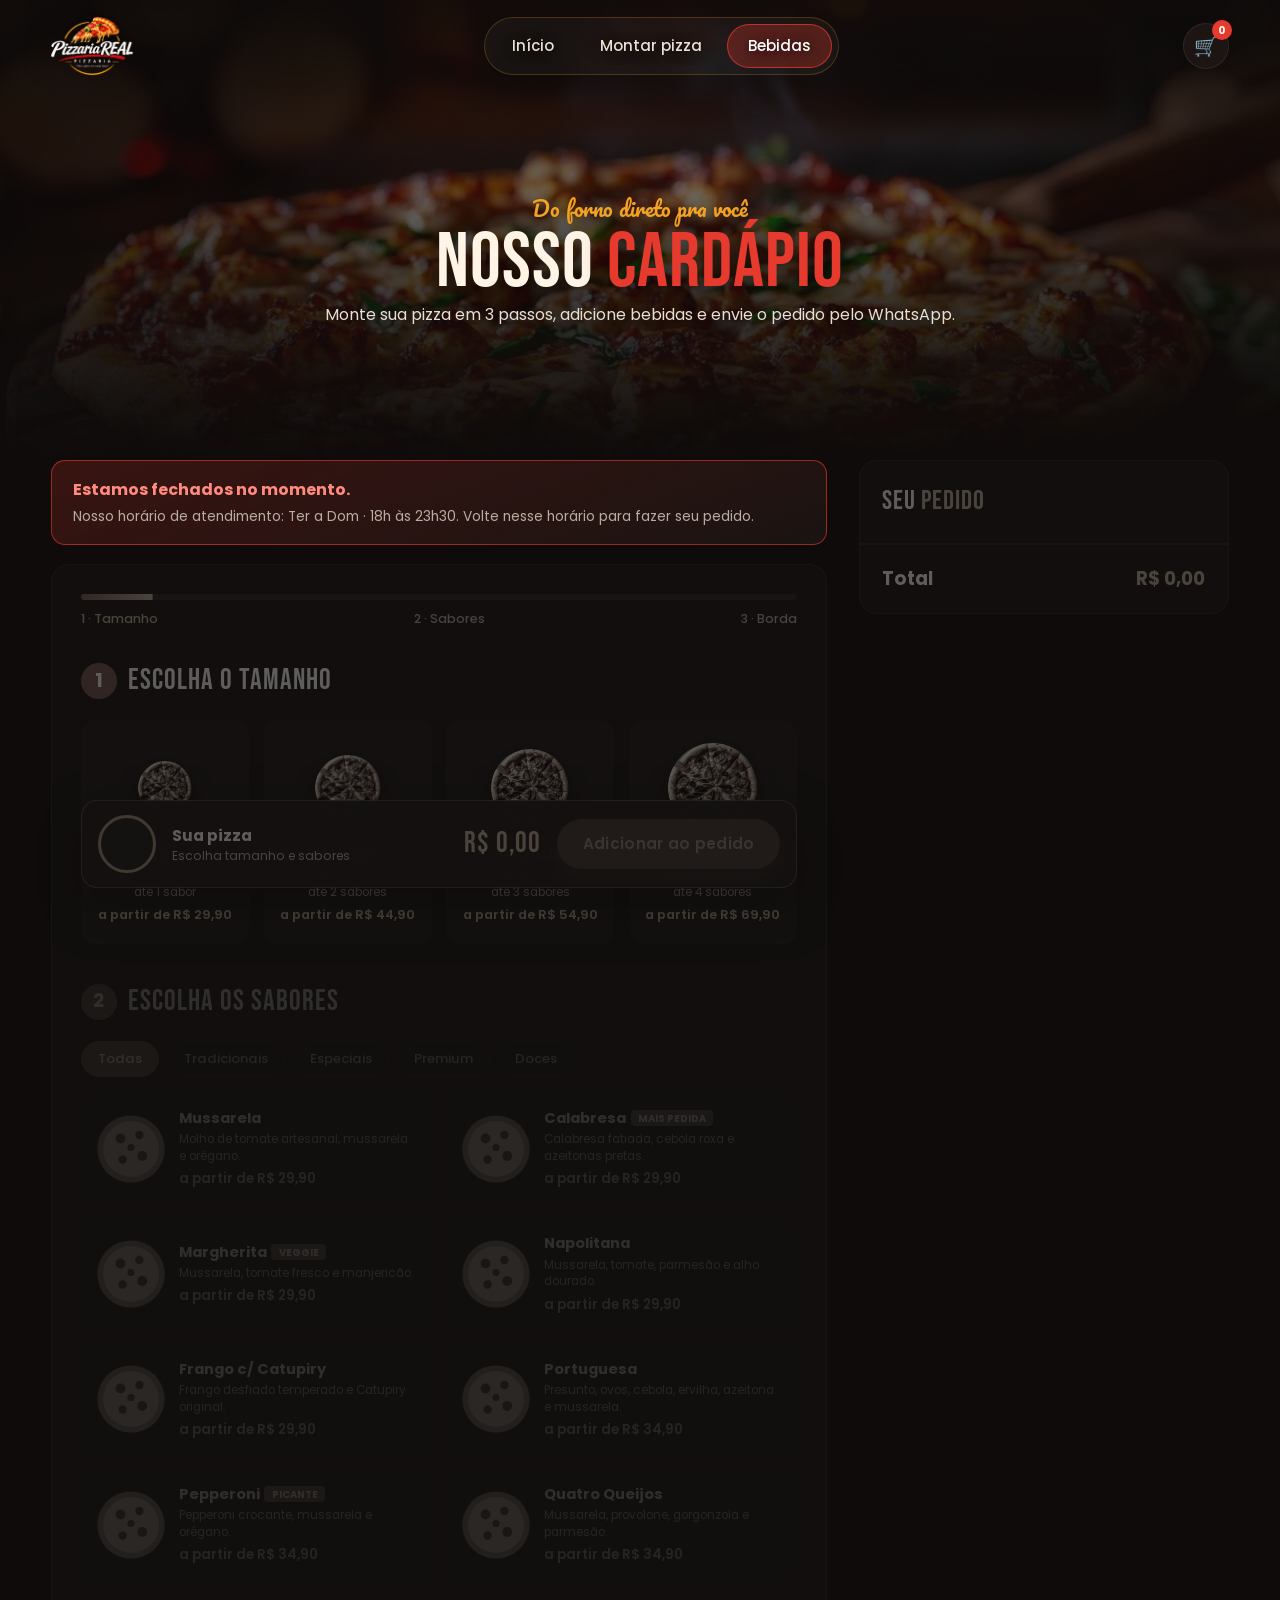
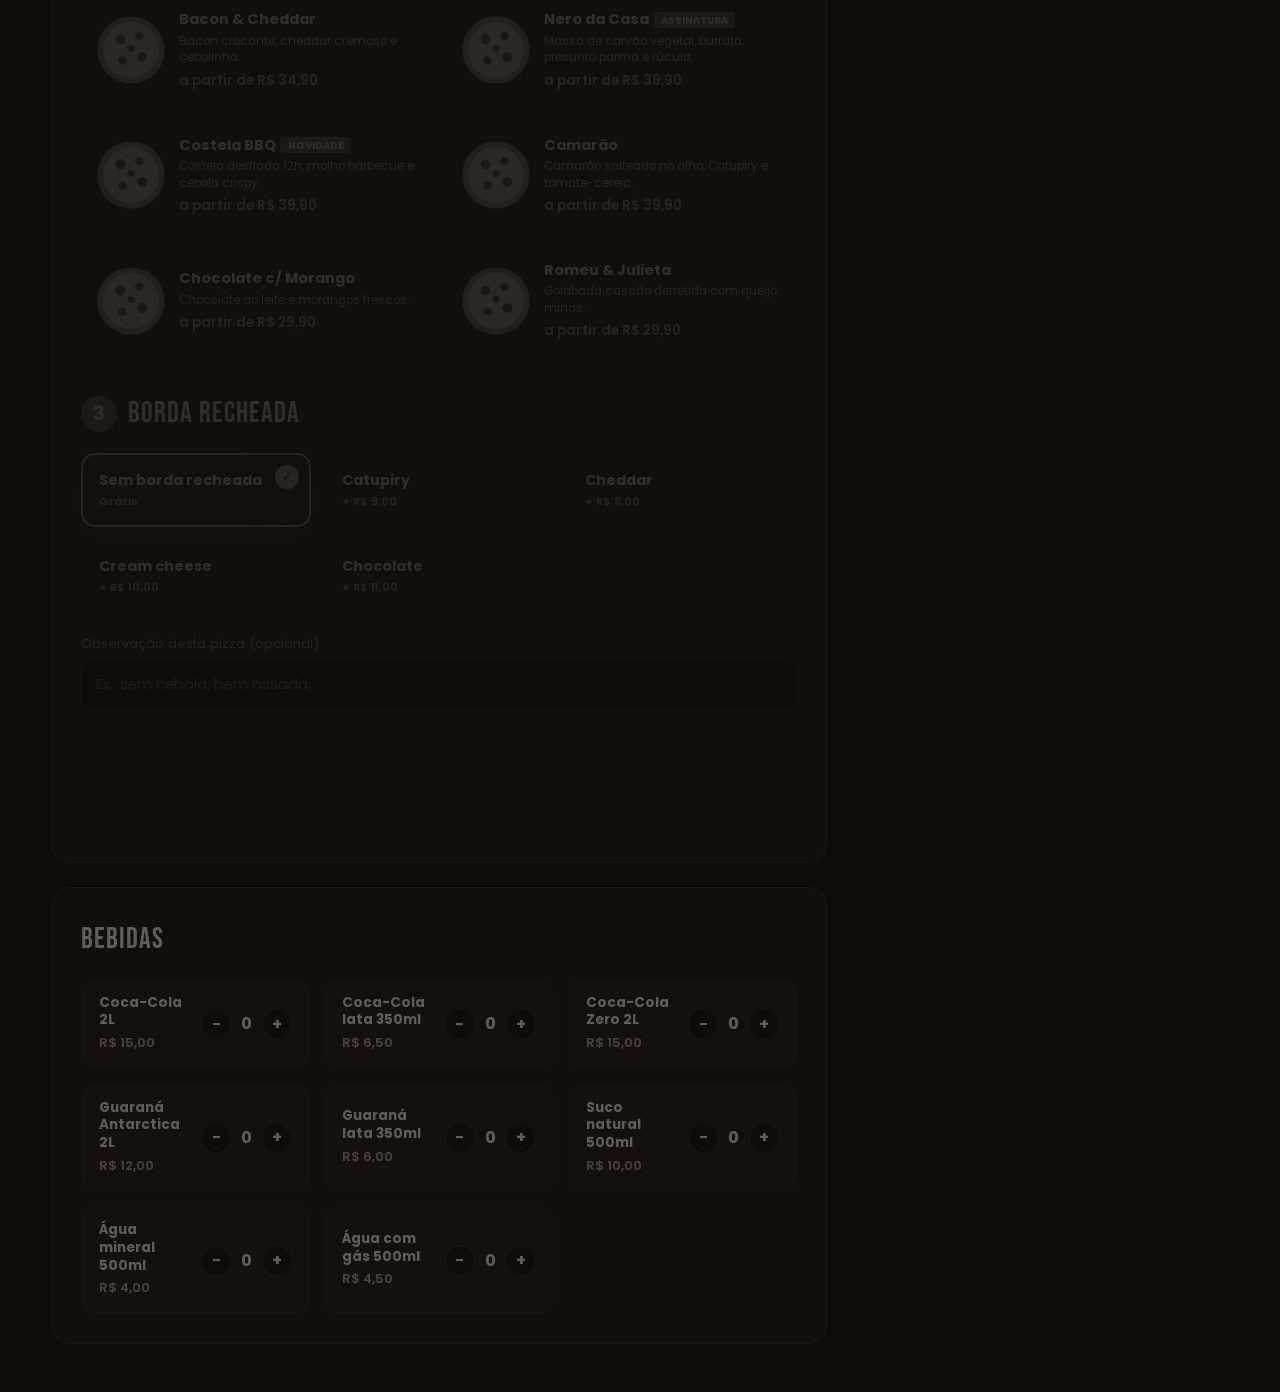
==== commit 7c97369a: "Ajustes de layout, cardápio apagado fora do horário e crédito do desenvolvedor - Barra do topo trans" ====
--- a/cardapio.html
+++ b/cardapio.html
@@ -37,7 +37,6 @@
       <p class="script">Do forno direto pra você</p>
       <h1>NOSSO <span class="hl-red">CARDÁPIO</span></h1>
       <p class="muted">Monte sua pizza em 3 passos, adicione bebidas e envie o pedido pelo WhatsApp.</p>
-      <div class="hours" id="statusLoja"></div>
     </div>
   </section>
 
--- a/css/style.css
+++ b/css/style.css
@@ -229,3 +229,11 @@
   *, *::before, *::after { animation-duration: .01ms !important; animation-iteration-count: 1 !important; transition-duration: .01ms !important; }
   .reveal, .reveal-left, .reveal-right { opacity: 1; transform: none; }
 }
+
+/* Crédito do desenvolvedor no rodapé */
+.dev-credit {
+  display: flex; align-items: center; gap: .7rem;
+  color: var(--muted); font-size: .82rem;
+}
+.dev-credit img { height: 30px; width: auto; display: block; opacity: .85; transition: opacity .25s, transform .25s; }
+.dev-credit a:hover img { opacity: 1; transform: translateY(-2px); }
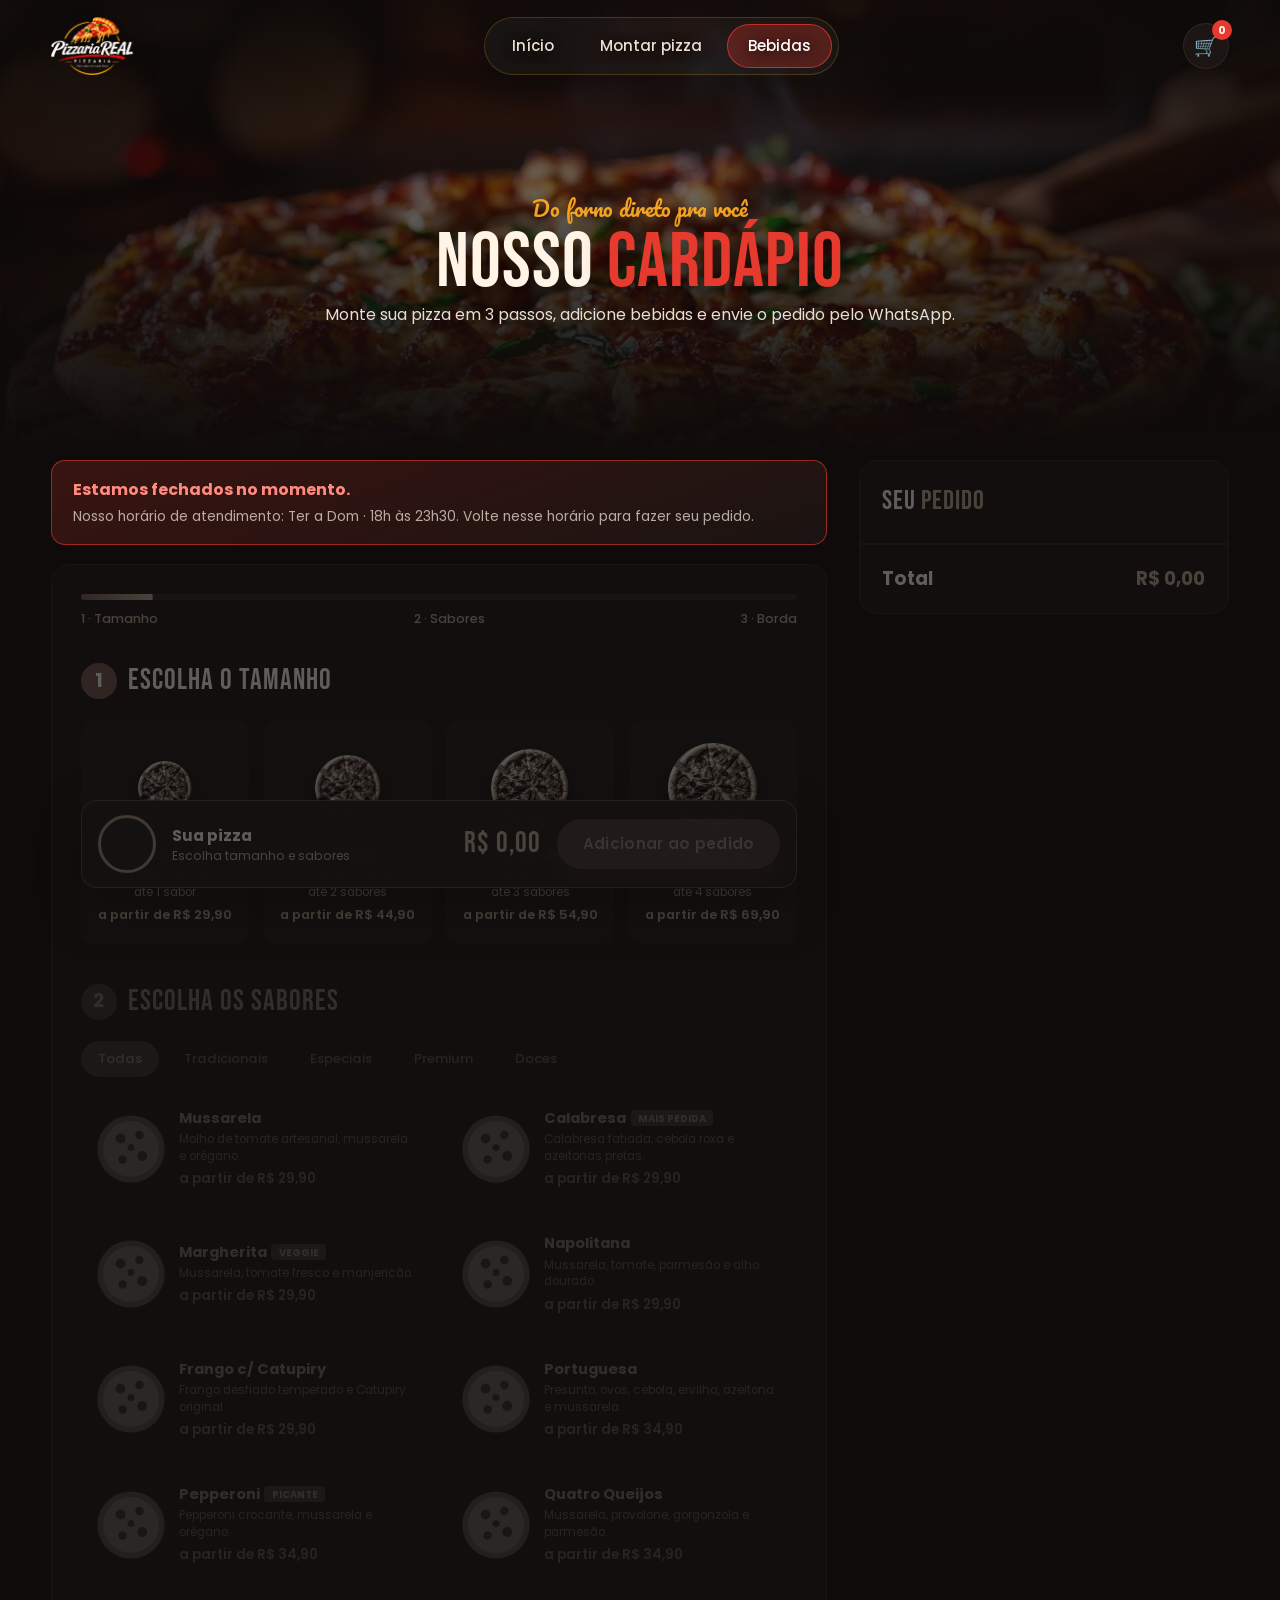
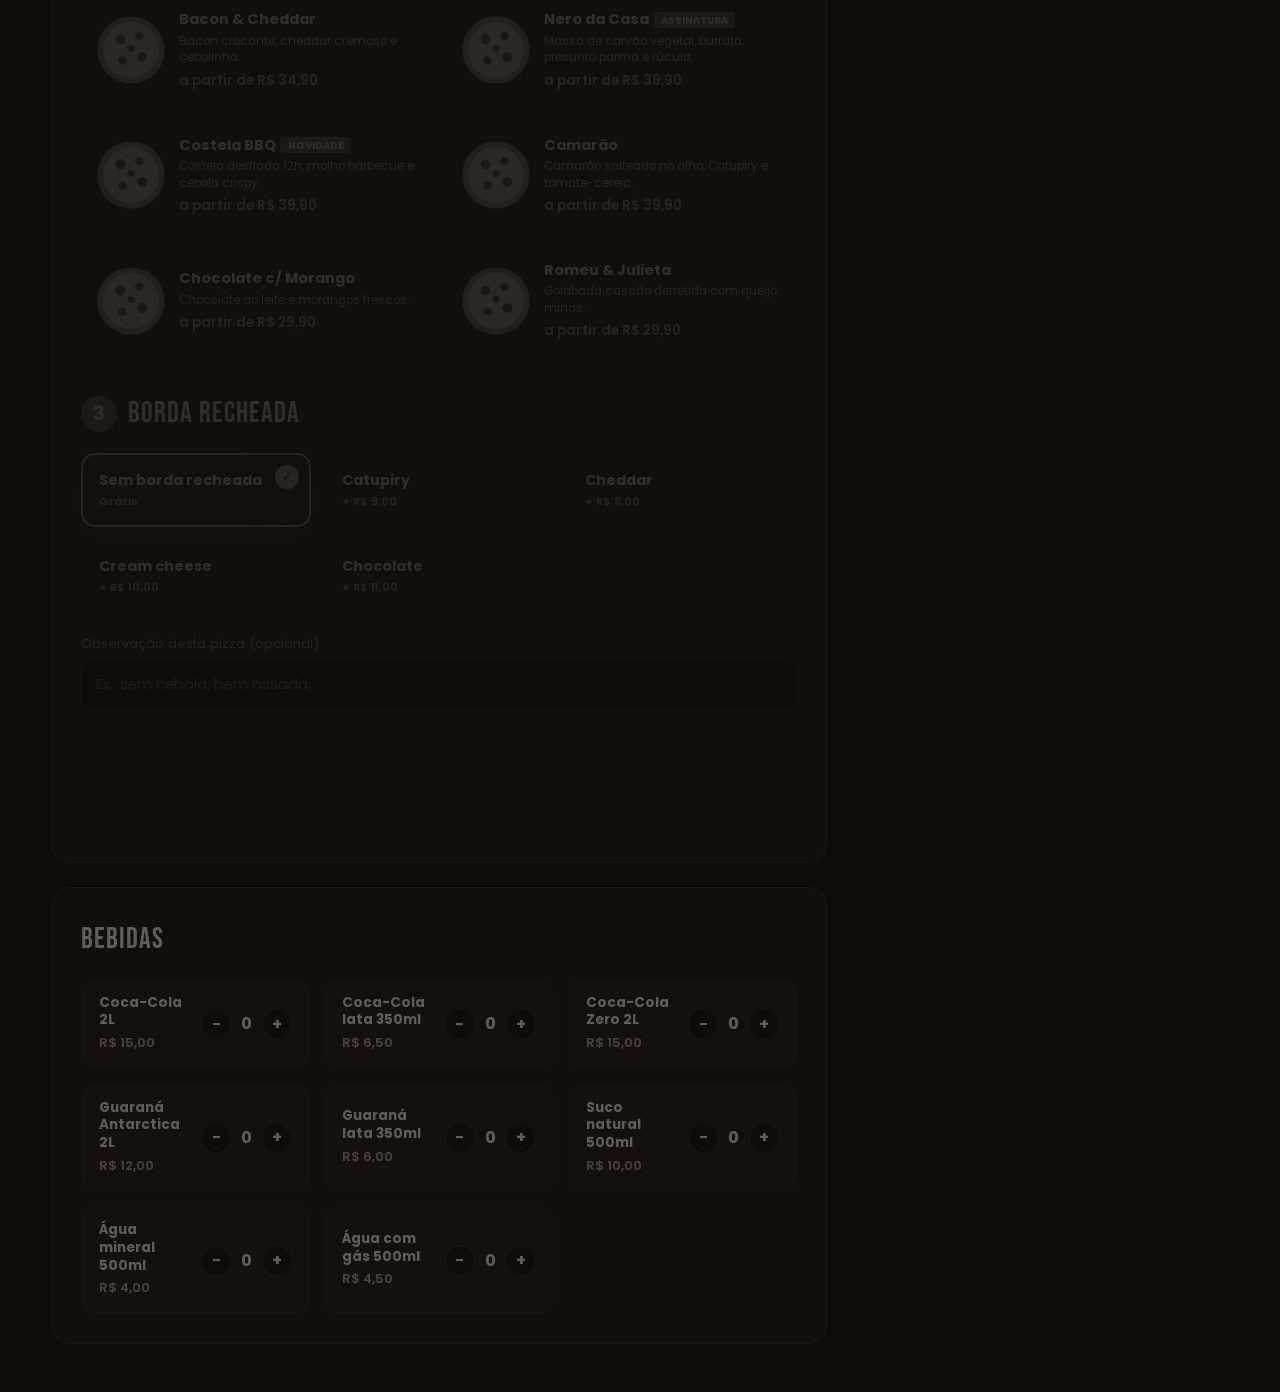
==== commit dd43b23f: "Ícone do app na tela inicial do celular Adiciona manifest.webmanifest, ícones gerados a partir do lo" ====
--- a/cardapio.html
+++ b/cardapio.html
@@ -5,6 +5,14 @@
   <meta name="viewport" content="width=device-width, initial-scale=1.0">
   <title>Cardápio · Pizzaria Real</title>
   <meta name="description" content="Monte sua pizza: escolha tamanho, sabores, borda e bebida. Envie o pedido direto pelo WhatsApp.">
+  <meta name="theme-color" content="#0e0b0a">
+  <link rel="manifest" href="manifest.webmanifest">
+  <link rel="icon" type="image/png" sizes="192x192" href="img/icons/icon-192.png">
+  <link rel="apple-touch-icon" href="img/icons/apple-touch-icon.png">
+  <meta name="apple-mobile-web-app-capable" content="yes">
+  <meta name="mobile-web-app-capable" content="yes">
+  <meta name="apple-mobile-web-app-title" content="Pizzaria Real">
+  <meta name="apple-mobile-web-app-status-bar-style" content="black">
   <link rel="preconnect" href="https://fonts.googleapis.com">
   <link rel="preconnect" href="https://fonts.gstatic.com" crossorigin>
   <link href="https://fonts.googleapis.com/css2?family=Bebas+Neue&family=Pacifico&family=Poppins:wght@300;400;500;600;700&display=swap" rel="stylesheet">
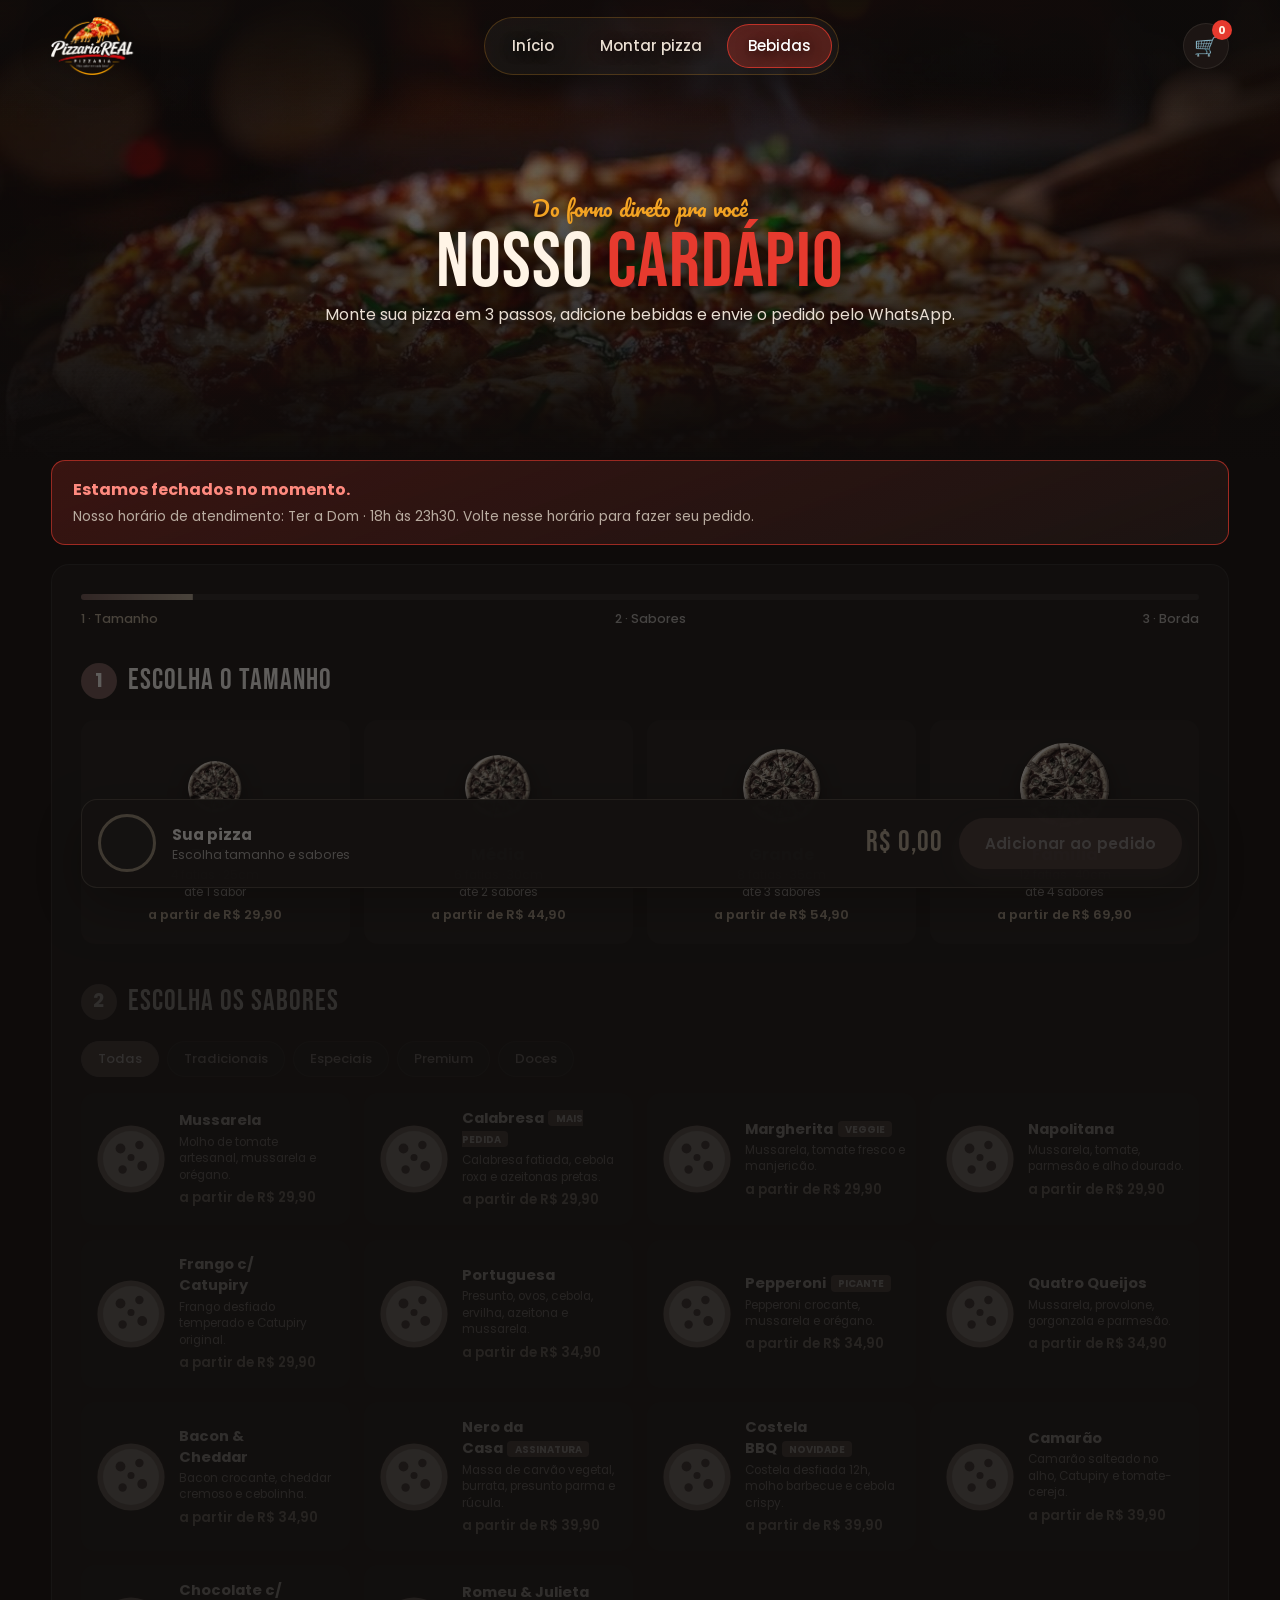
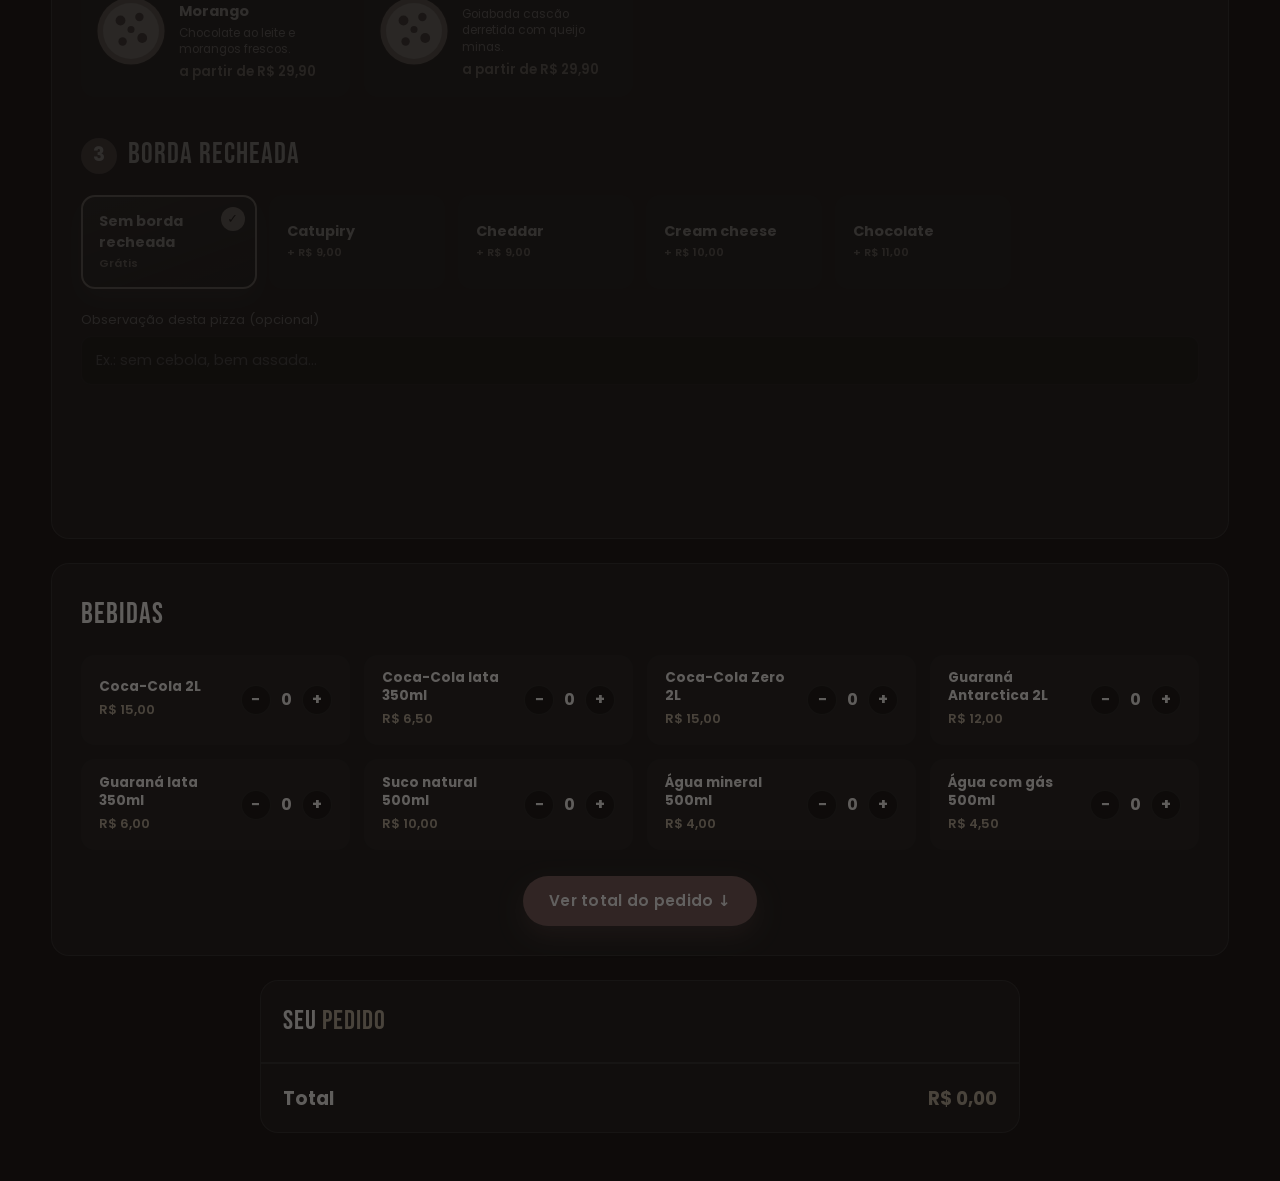
==== commit 5819e2fb: "Cardápio em fluxo único e ajustes da primeira tela no celular - Cardápio: montar pizza, depois bebid" ====
--- a/cardapio.html
+++ b/cardapio.html
@@ -109,6 +109,7 @@
       <section class="drinks-section" id="bebidas">
         <h2 class="step-title">Bebidas</h2>
         <div class="drinks" id="drinks"></div>
+        <div class="go-total"><button type="button" class="btn btn-red shine" id="goTotal">Ver total do pedido ↓</button></div>
       </section>
     </div>
 
--- a/css/style.css
+++ b/css/style.css
@@ -237,3 +237,7 @@
 }
 .dev-credit img { height: 30px; width: auto; display: block; opacity: .85; transition: opacity .25s, transform .25s; }
 .dev-credit a:hover img { opacity: 1; transform: translateY(-2px); }
+
+/* Evita rolagem lateral no celular: nada pode ultrapassar a largura da tela */
+html, body { max-width: 100%; overflow-x: clip; }
+img, svg, video { max-width: 100%; }
--- a/css/cardapio.css
+++ b/css/cardapio.css
@@ -283,3 +283,17 @@
 .aviso-fechado[hidden] { display: none; }
 .aviso-fechado strong { font-size: 1rem; color: #ff8a7f; }
 .aviso-fechado span { font-size: .86rem; color: var(--muted); }
+
+/* ---------- Fluxo em todas as telas: montar pizza -> bebidas -> total ---------- */
+.menu-layout { grid-template-columns: 1fr; gap: 1.5rem; }
+.cart {
+  position: static; top: auto; right: auto; bottom: auto; z-index: auto;
+  width: min(760px, 100%); max-height: none; margin: 0 auto;
+  transform: none; border-radius: var(--radius); transition: opacity .4s, filter .4s;
+}
+.cart-close { display: none !important; }
+.mobile-bar, .backdrop { display: none !important; }
+body { padding-bottom: 0; }
+.pizza-preview { bottom: 12px; }
+.cart-items { overflow: visible; }
+.go-total { display: flex; justify-content: center; margin-top: 1.6rem; }
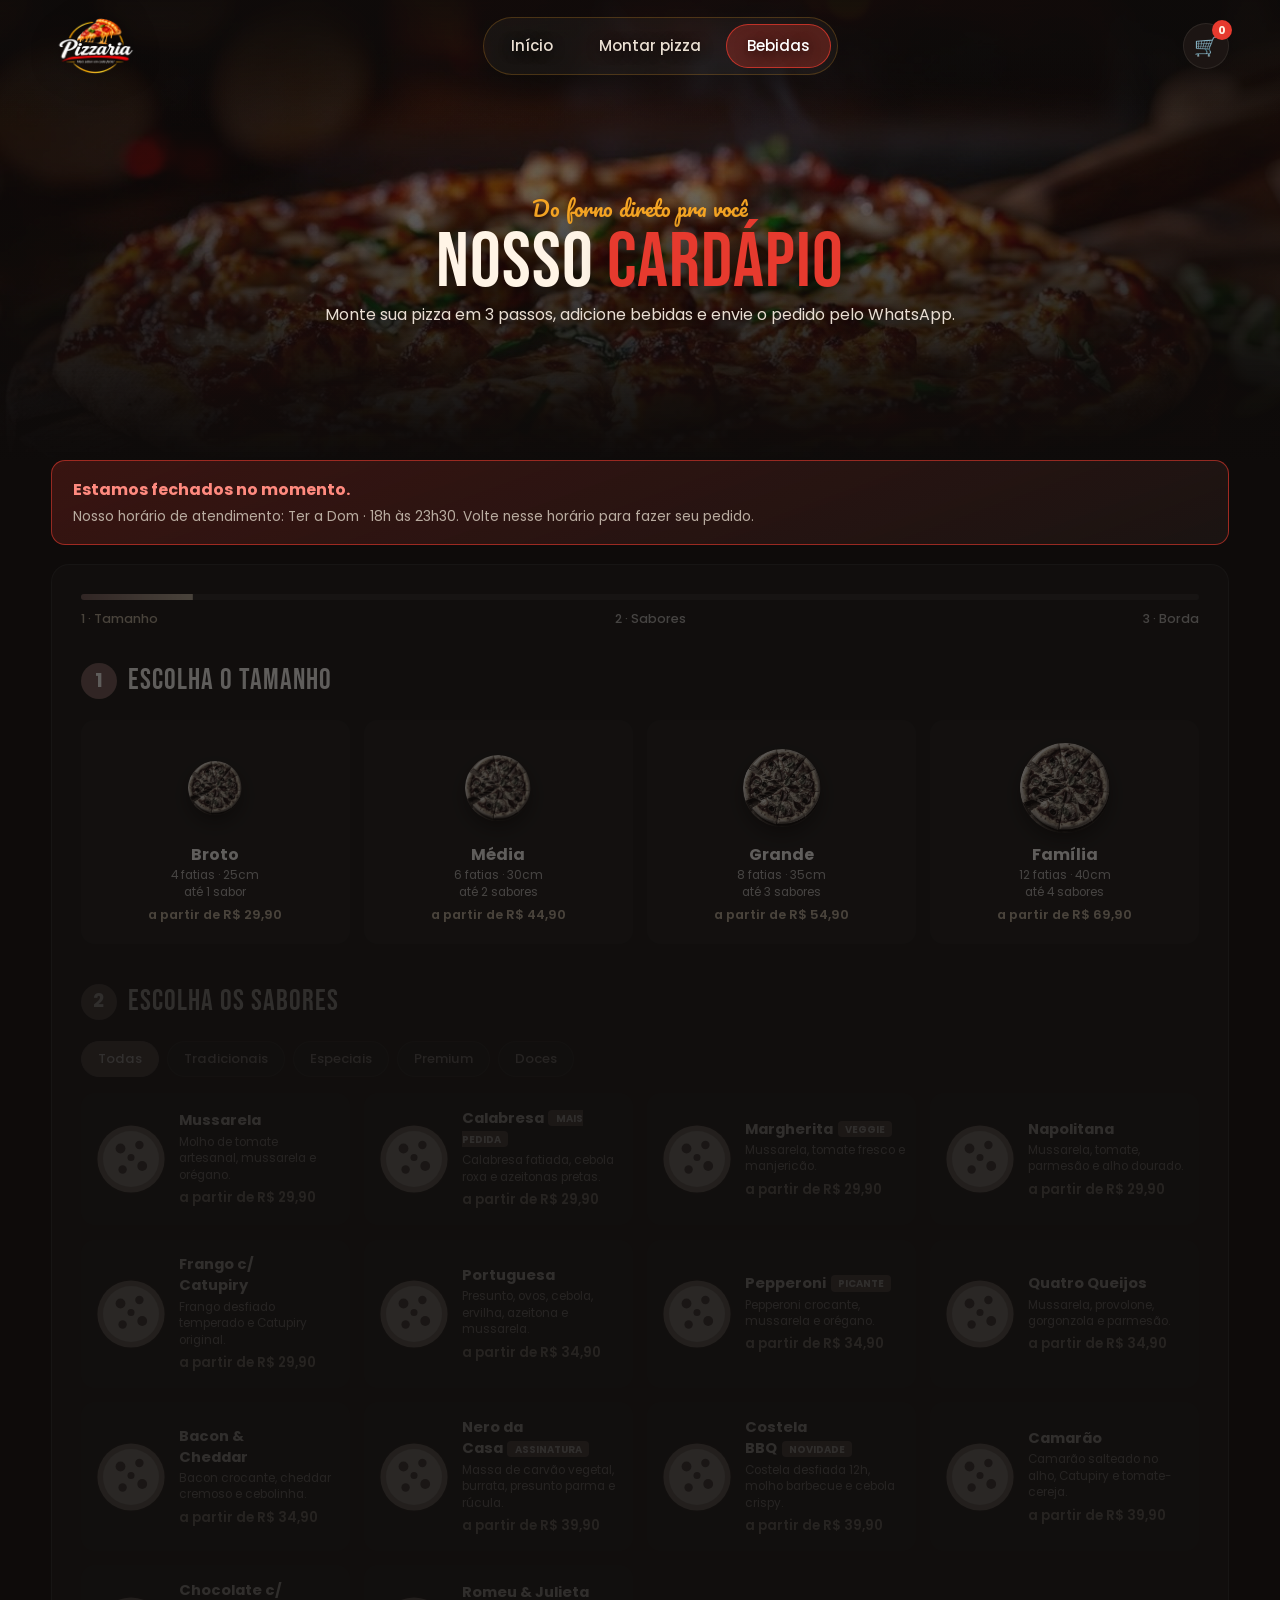
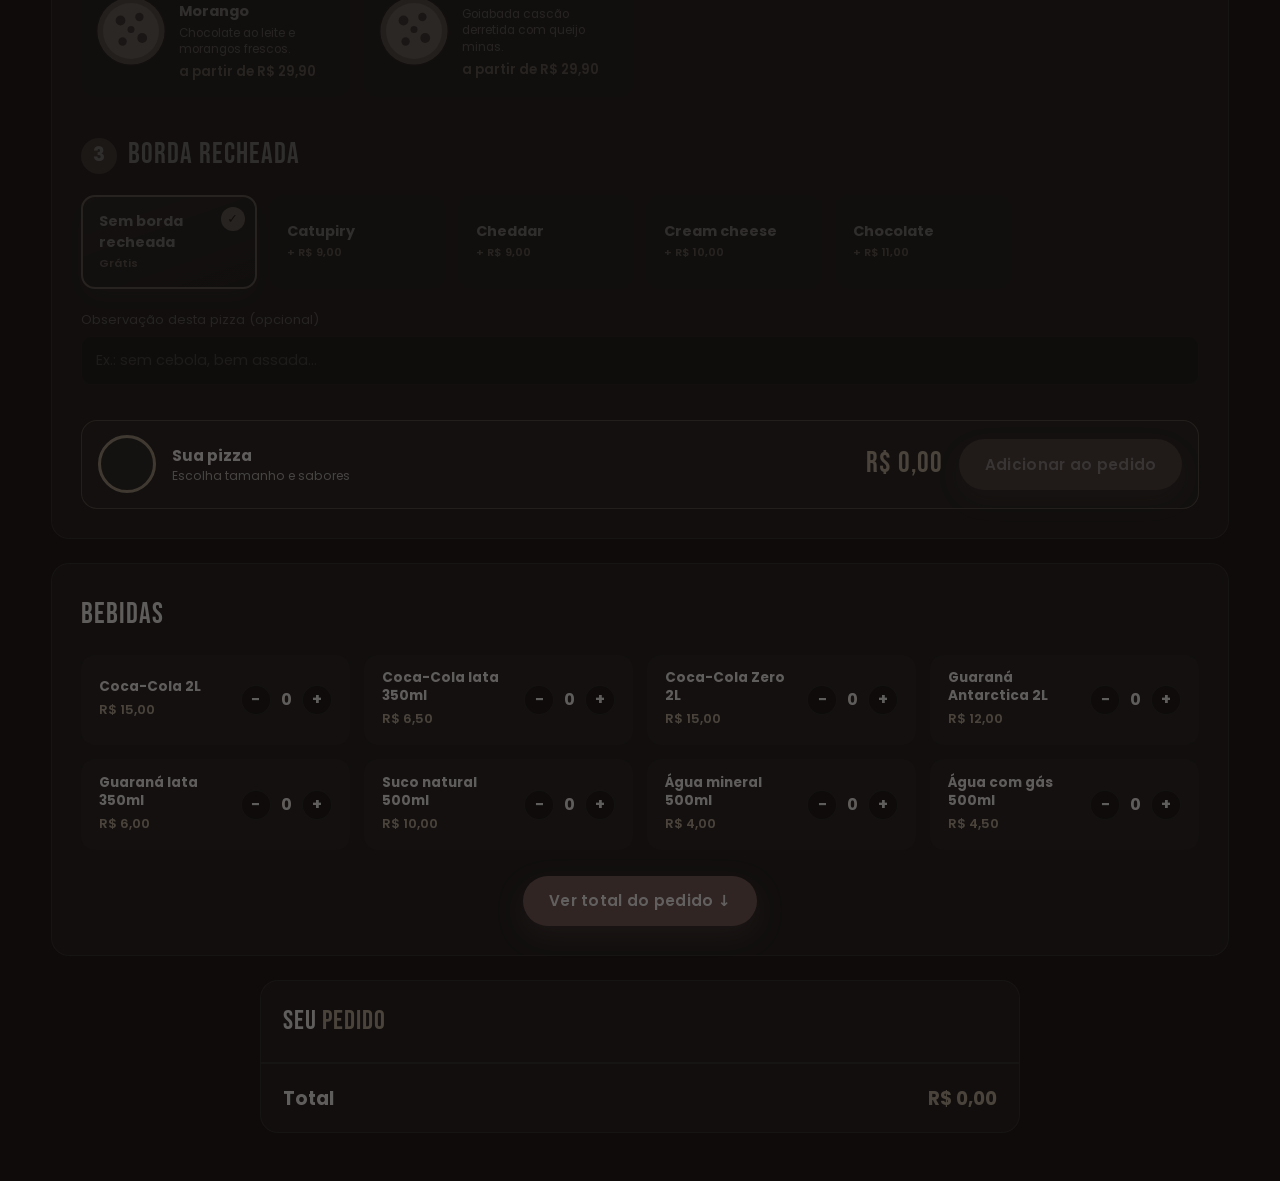
==== commit 0eaf22b7: "Novo logo e nome do site passa a ser apenas "Pizzaria" - Logo novo (fundo removido) e ícones do app " ====
--- a/cardapio.html
+++ b/cardapio.html
@@ -3,7 +3,7 @@
 <head>
   <meta charset="UTF-8">
   <meta name="viewport" content="width=device-width, initial-scale=1.0">
-  <title>Cardápio · Pizzaria Real</title>
+  <title>Cardápio · Pizzaria</title>
   <meta name="description" content="Monte sua pizza: escolha tamanho, sabores, borda e bebida. Envie o pedido direto pelo WhatsApp.">
   <meta name="theme-color" content="#0e0b0a">
   <link rel="manifest" href="manifest.webmanifest">
@@ -11,7 +11,7 @@
   <link rel="apple-touch-icon" href="img/icons/apple-touch-icon.png">
   <meta name="apple-mobile-web-app-capable" content="yes">
   <meta name="mobile-web-app-capable" content="yes">
-  <meta name="apple-mobile-web-app-title" content="Pizzaria Real">
+  <meta name="apple-mobile-web-app-title" content="Pizzaria">
   <meta name="apple-mobile-web-app-status-bar-style" content="black">
   <link rel="preconnect" href="https://fonts.googleapis.com">
   <link rel="preconnect" href="https://fonts.gstatic.com" crossorigin>
@@ -24,7 +24,7 @@
   <header class="header" id="header">
     <div class="container">
       <a href="index.html" class="logo">
-        <img src="img/logo.png" alt="Pizzaria Real" class="logo-img" width="720" height="474">
+        <img src="img/logo.png" alt="Pizzaria" class="logo-img" width="720" height="480">
       </a>
       <nav class="nav" id="nav">
         <a href="index.html">Início</a>
--- a/css/cardapio.css
+++ b/css/cardapio.css
@@ -297,3 +297,6 @@
 .pizza-preview { bottom: 12px; }
 .cart-items { overflow: visible; }
 .go-total { display: flex; justify-content: center; margin-top: 1.6rem; }
+
+/* Barra "Sua pizza" fixa no fim do passo 3, sem flutuar sobre a tela */
+.pizza-preview { position: static; bottom: auto; margin-top: 1.2rem; box-shadow: none; }
